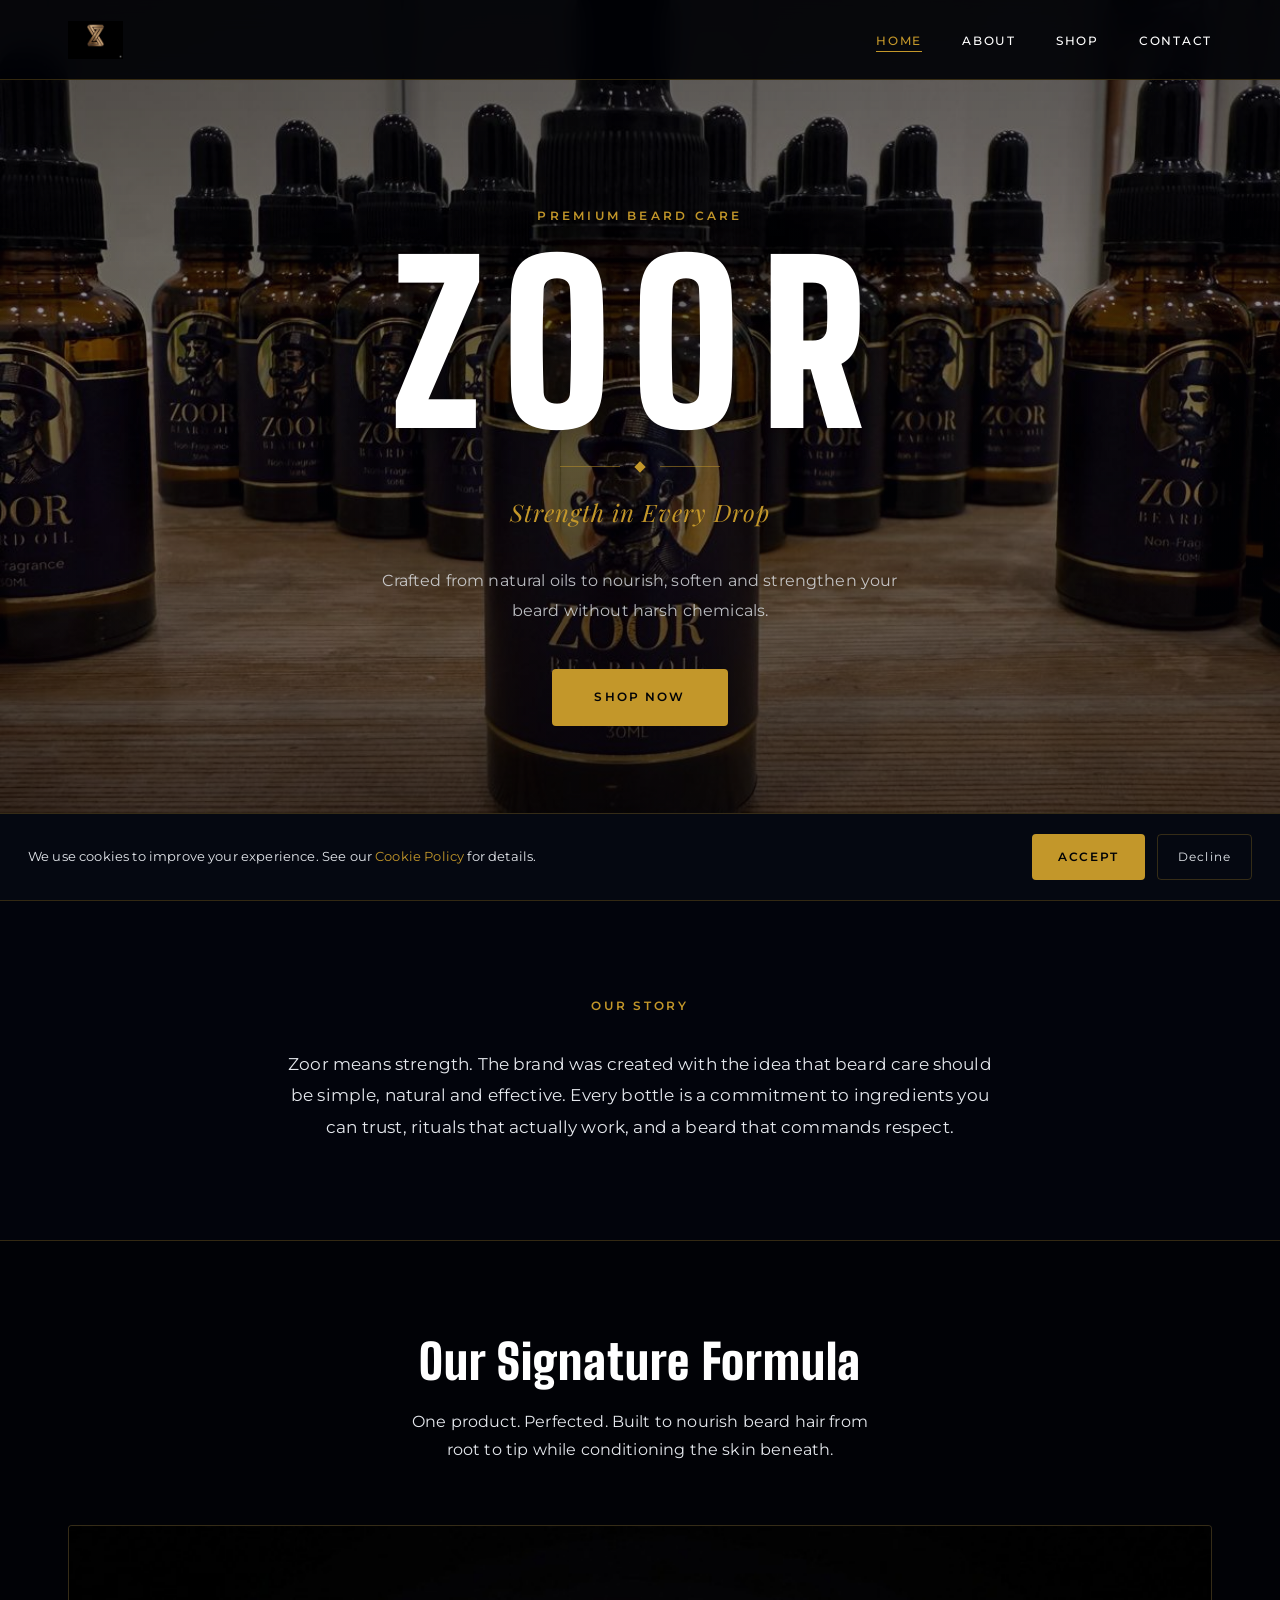
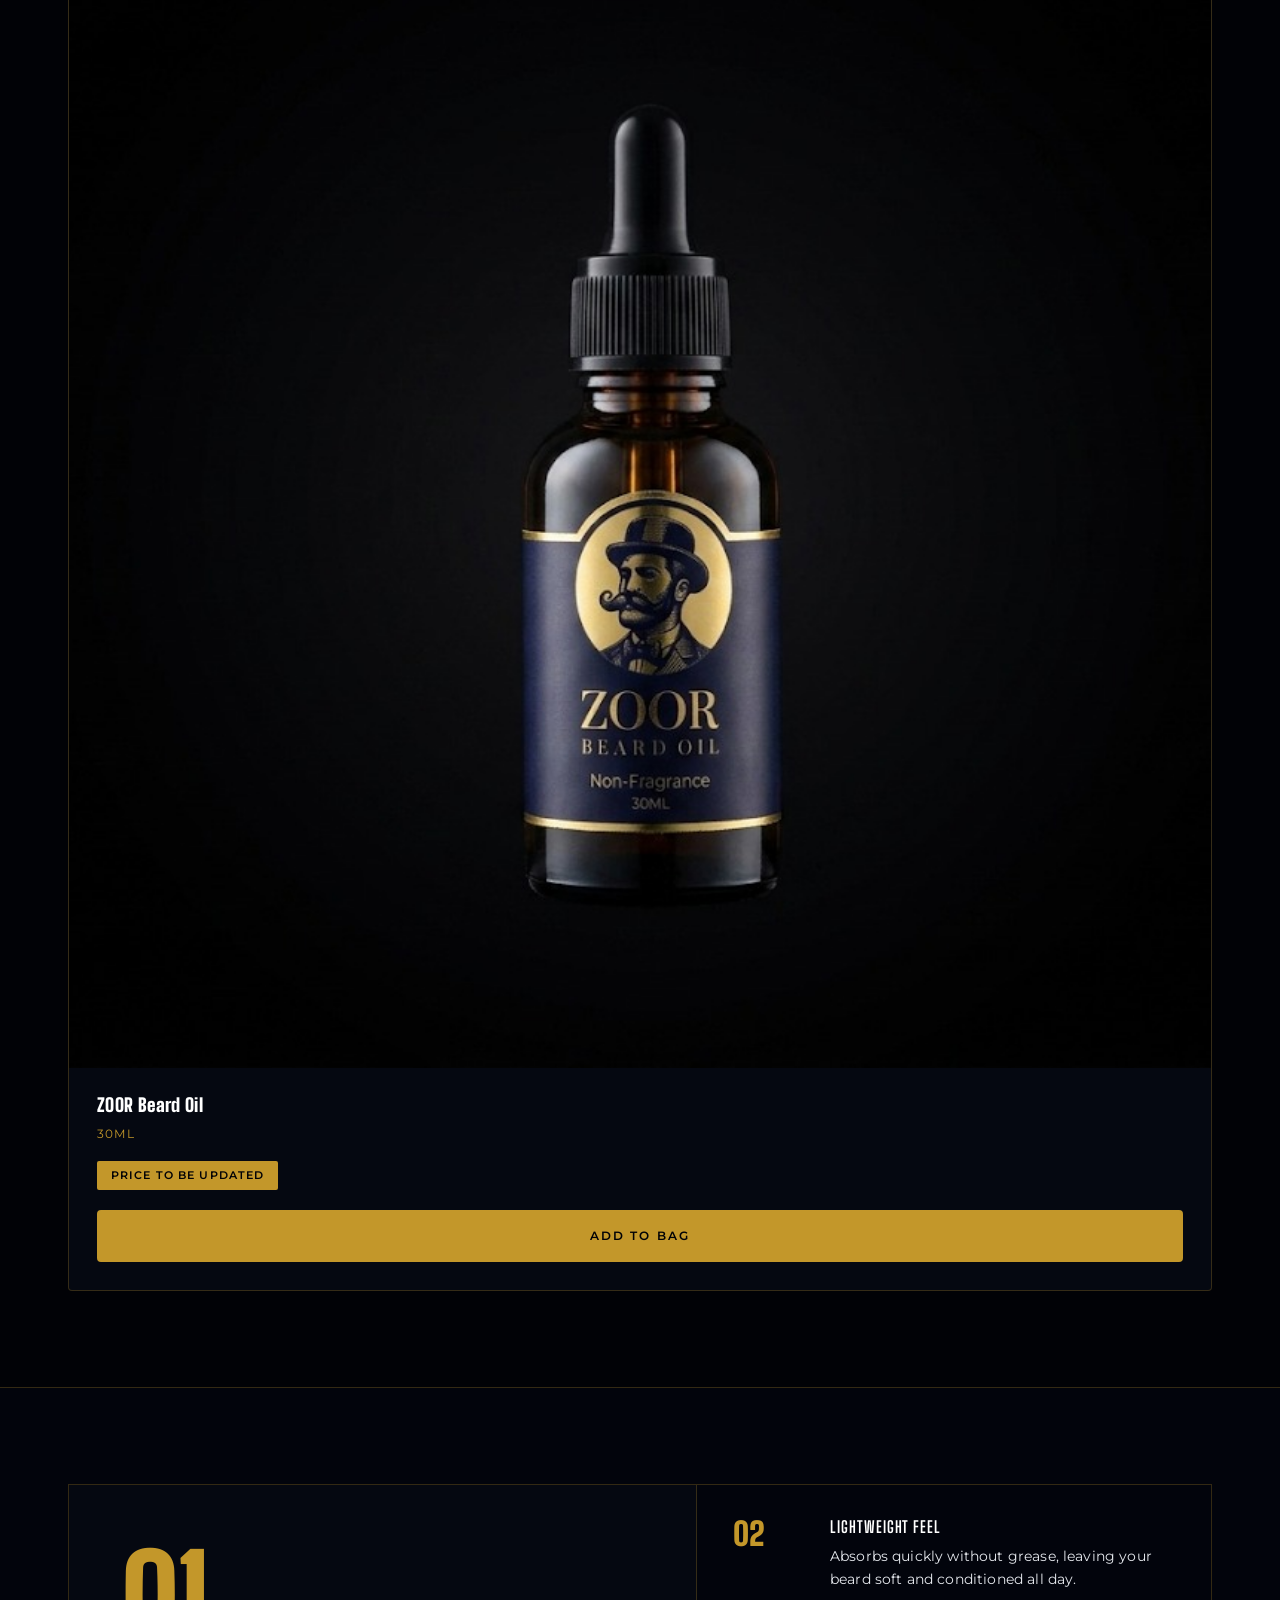
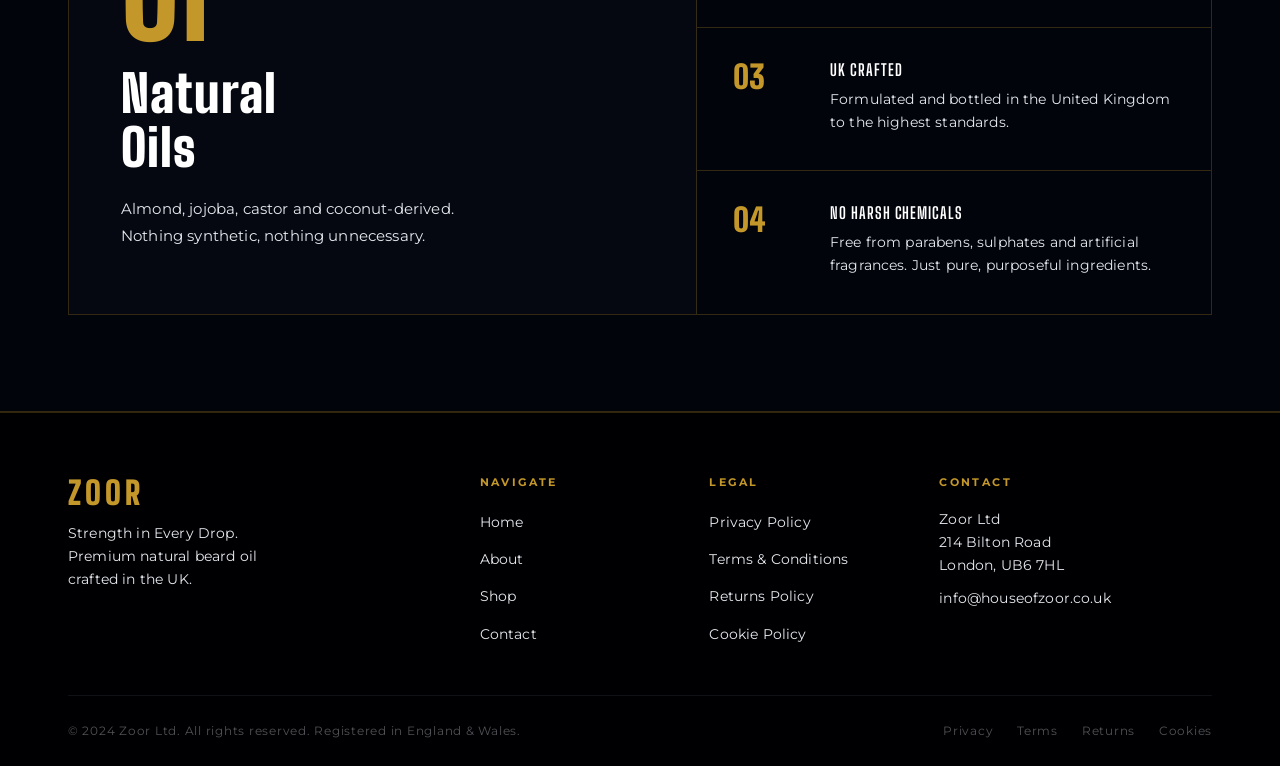
==== index.html @ edde6bfa "Replace placeholder images with real brand assets - Navbar logo swapped from text to logo zoor new.j" ====
<!DOCTYPE html>
<html lang="en">
<head>
  <meta charset="UTF-8" />
  <meta name="viewport" content="width=device-width, initial-scale=1.0" />
  <title>ZOOR – Strength in Every Drop | Premium Beard Oil</title>
  <meta name="description" content="Crafted from natural oils to nourish, soften and strengthen your beard without harsh chemicals. ZOOR – Strength in Every Drop." />
  <link rel="preconnect" href="https://fonts.googleapis.com" />
  <link rel="preconnect" href="https://fonts.gstatic.com" crossorigin />
  <link href="https://fonts.googleapis.com/css2?family=Big+Shoulders+Display:wght@700;900&family=Montserrat:wght@400;500;600;700&family=Playfair+Display:ital,wght@0,400;0,700;1,400&display=swap" rel="stylesheet" />
  <link rel="stylesheet" href="css/styles.css" />
</head>
<body>

  <!-- NAVBAR -->
  <nav class="navbar" id="navbar">
    <div class="nav-container">
      <a href="index.html" class="nav-logo"><img src="logo%20zoor%20new.jpeg" alt="ZOOR" /></a>
      <button class="nav-toggle" id="navToggle" aria-label="Toggle navigation" aria-expanded="false">
        <span></span><span></span><span></span>
      </button>
      <ul class="nav-menu" id="navMenu">
        <li><a href="index.html" class="nav-link">Home</a></li>
        <li><a href="about.html" class="nav-link">About</a></li>
        <li><a href="shop.html" class="nav-link">Shop</a></li>
        <li><a href="contact.html" class="nav-link">Contact</a></li>
      </ul>
    </div>
  </nav>

  <main>

  <!-- HERO -->
  <section class="hero" aria-label="Hero">
    <div class="hero-bg" style="background-image: url('hero%20pic%20zoor.jpeg'); background-position: center center;"></div>
    <div class="hero-overlay"></div>
    <div class="hero-content">
      <p class="hero-eyebrow">Premium Beard Care</p>
      <h1 class="hero-title">ZOOR</h1>
      <div class="divider">
        <span class="divider-line"></span>
        <span class="divider-diamond"></span>
        <span class="divider-line"></span>
      </div>
      <p class="hero-slogan">Strength in Every Drop</p>
      <p class="hero-desc">Crafted from natural oils to nourish, soften and strengthen your beard without harsh chemicals.</p>
      <a href="shop.html" class="btn btn-primary">Shop Now</a>
    </div>
  </section>

  <!-- BRAND INTRO -->
  <section class="brand-intro section">
    <div class="container">
      <div class="brand-intro-inner fade-up">
        <span class="eyebrow">Our Story</span>
        <p class="brand-statement">Zoor means strength. The brand was created with the idea that beard care should be simple, natural and effective. Every bottle is a commitment to ingredients you can trust, rituals that actually work, and a beard that commands respect.</p>
      </div>
    </div>
  </section>

  <!-- FEATURED PRODUCTS -->
  <section class="featured-products section">
    <div class="container">
      <div class="section-header fade-up">
        <h2>Our Signature Formula</h2>
        <p style="margin-top: 20px;">One product. Perfected. Built to nourish beard hair from root to tip while conditioning the skin beneath.</p>
      </div>
      <div class="products-grid">
        <div class="product-card fade-up">
          <div class="product-card-img">
            <img src="product%20zoor.jpeg" alt="ZOOR Beard Oil – 30ml" loading="lazy" />
          </div>
          <div class="product-card-body">
            <h3>ZOOR Beard Oil</h3>
            <span class="product-size">30ml</span>
            <div class="price-placeholder">Price to be updated</div>
            <a href="shop.html" class="btn btn-primary js-add-bag" style="display:block; text-align:center;">Add to Bag</a>
          </div>
        </div>
      </div>
    </div>
  </section>

  <!-- WHY ZOOR -->
  <section class="why-zoor section">
    <div class="container">
      <div class="why-zoor-grid">
        <div class="why-zoor-feature fade-up">
          <span class="why-num" aria-hidden="true">01</span>
          <h3>Natural<br>Oils</h3>
          <p>Almond, jojoba, castor and coconut-derived. Nothing synthetic, nothing unnecessary.</p>
        </div>
        <div class="why-zoor-secondary">
          <div class="why-zoor-item fade-up">
            <span class="why-num" aria-hidden="true">02</span>
            <div class="why-item-body">
              <h4>Lightweight Feel</h4>
              <p>Absorbs quickly without grease, leaving your beard soft and conditioned all day.</p>
            </div>
          </div>
          <div class="why-zoor-item fade-up">
            <span class="why-num" aria-hidden="true">03</span>
            <div class="why-item-body">
              <h4>UK Crafted</h4>
              <p>Formulated and bottled in the United Kingdom to the highest standards.</p>
            </div>
          </div>
          <div class="why-zoor-item fade-up">
            <span class="why-num" aria-hidden="true">04</span>
            <div class="why-item-body">
              <h4>No Harsh Chemicals</h4>
              <p>Free from parabens, sulphates and artificial fragrances. Just pure, purposeful ingredients.</p>
            </div>
          </div>
        </div>
      </div>
    </div>
  </section>

  </main>

  <!-- FOOTER -->
  <footer class="footer">
    <div class="container">
      <div class="footer-grid">
        <div class="footer-brand">
          <h3 class="footer-logo">ZOOR</h3>
          <p>Strength in Every Drop. Premium natural beard oil crafted in the UK.</p>
        </div>
        <div class="footer-col">
          <h4>Navigate</h4>
          <ul>
            <li><a href="index.html">Home</a></li>
            <li><a href="about.html">About</a></li>
            <li><a href="shop.html">Shop</a></li>
            <li><a href="contact.html">Contact</a></li>
          </ul>
        </div>
        <div class="footer-col">
          <h4>Legal</h4>
          <ul>
            <li><a href="privacy-policy.html">Privacy Policy</a></li>
            <li><a href="terms-conditions.html">Terms &amp; Conditions</a></li>
            <li><a href="returns-policy.html">Returns Policy</a></li>
            <li><a href="cookie-policy.html">Cookie Policy</a></li>
          </ul>
        </div>
        <div class="footer-col">
          <h4>Contact</h4>
          <div class="footer-contact-info">
            <p>Zoor Ltd<br />214 Bilton Road<br />London, UB6 7HL</p>
            <a href="mailto:info@houseofzoor.co.uk" style="display:block; margin-top: 10px;">info@houseofzoor.co.uk</a>
          </div>
        </div>
      </div>
      <div class="footer-bottom">
        <p>&copy; 2024 Zoor Ltd. All rights reserved. Registered in England &amp; Wales.</p>
        <div class="footer-legal-links">
          <a href="privacy-policy.html">Privacy</a>
          <a href="terms-conditions.html">Terms</a>
          <a href="returns-policy.html">Returns</a>
          <a href="cookie-policy.html">Cookies</a>
        </div>
      </div>
    </div>
  </footer>

  <!-- COOKIE BANNER -->
  <div class="cookie-banner" id="cookieBanner" role="region" aria-label="Cookie consent">
    <p>We use cookies to improve your experience. See our <a href="cookie-policy.html">Cookie Policy</a> for details.</p>
    <div class="cookie-actions">
      <button class="btn btn-primary cookie-accept" id="cookieAccept">Accept</button>
      <button class="cookie-decline" id="cookieDecline">Decline</button>
    </div>
  </div>

  <!-- TOAST -->
  <div class="toast" id="toast" role="status" aria-live="polite">
    <span class="toast-dot"></span>
    <p>Added to your bag</p>
  </div>

  <!-- FLOATING SHOP BUTTON -->
  <a href="shop.html" class="floating-shop-btn" aria-label="Shop Now">Shop Now</a>

  <script src="js/main.js"></script>
</body>
</html>
---- css/styles.css ----
/* ============================================================
   ZOOR – PREMIUM BEARD OIL
   Colour: #0a0e1a (navy) | #C49A2B (gold) | #FFFFFF / #E8EAF0 (white)
   Fonts : Big Shoulders Display (headings) | Montserrat (body)
   ============================================================ */

/* ── RESET & ROOT ─────────────────────────────────────────── */
*, *::before, *::after { margin: 0; padding: 0; box-sizing: border-box; }

:root {
  --black:       oklch(8% 0.022 265);
  --black-soft:  oklch(11% 0.022 265);
  --black-card:  oklch(13.5% 0.022 265);
  --black-mid:   oklch(18% 0.022 265);
  --gold:        oklch(70% 0.13 85);
  --gold-light:  oklch(73% 0.14 84);
  --gold-dim:    oklch(70% 0.13 85 / 0.15);
  --cream:       oklch(100% 0 0);
  --cream-muted: oklch(93% 0.008 265);
  --cream-dim:   oklch(93% 0.008 265 / 0.10);
  --border:      oklch(70% 0.13 85 / 0.25);
  --font-display:'Big Shoulders Display', Impact, sans-serif;
  --font-serif:  'Playfair Display', Georgia, serif;
  --font-sans:   'Montserrat', 'Helvetica Neue', sans-serif;
  --nav-h:       80px;
  --ease:        cubic-bezier(0.16, 1, 0.3, 1);
  --ease-fast:   cubic-bezier(0.25, 1, 0.5, 1);
  --radius:      4px;
  --max-w:       1200px;
  /* Alpha tokens */
  --black-a40:   oklch(8% 0.022 265 / 0.40);
  --black-a55:   oklch(8% 0.022 265 / 0.55);
  --black-a75:   oklch(8% 0.022 265 / 0.75);
  --black-a78:   oklch(8% 0.022 265 / 0.78);
  --black-a92:   oklch(8% 0.022 265 / 0.92);
  --black-a98:   oklch(8% 0.022 265 / 0.98);
  --cream-a07:   oklch(93% 0.008 265 / 0.07);
  --cream-a30:   oklch(93% 0.008 265 / 0.30);
  --cream-a35:   oklch(93% 0.008 265 / 0.35);
  --cream-a40:   oklch(93% 0.008 265 / 0.40);
  --cream-a75:   oklch(93% 0.008 265 / 0.75);
  --cream-a80:   oklch(93% 0.008 265 / 0.80);
}

html { scroll-behavior: smooth; font-size: 16px; }

body {
  background-color: var(--black);
  color: var(--cream);
  font-family: var(--font-sans);
  font-weight: 400;
  line-height: 1.7;
  letter-spacing: 0.01em;
  font-kerning: normal;
  -webkit-font-smoothing: antialiased;
}

img { display: block; max-width: 100%; height: auto; }
a { color: inherit; text-decoration: none; }
ul { list-style: none; }
button { cursor: pointer; border: none; background: none; font-family: inherit; }

/* ── TYPOGRAPHY ───────────────────────────────────────────── */
h1, h2, h3, h4, h5 {
  font-family: var(--font-display);
  font-weight: 900;
  line-height: 1.05;
  color: var(--cream);
}

h1, h2, h3 { text-wrap: balance; }

h1 { font-size: clamp(3rem, 8vw, 7rem); letter-spacing: 0.04em; }
h2 { font-size: clamp(2rem, 4vw, 3rem); letter-spacing: 0.02em; }
h3 { font-size: clamp(1.4rem, 2.5vw, 2rem); letter-spacing: 0.02em; }
h4 { font-size: 0.72rem; letter-spacing: 0.16em; text-transform: uppercase; }
h5 { font-size: 0.9rem; letter-spacing: 0.12em; text-transform: uppercase; }

p { font-size: 1rem; color: var(--cream-muted); line-height: 1.8; }

.gold-text  { color: var(--gold); }
.cream-text { color: var(--cream); }

/* ── LAYOUT ───────────────────────────────────────────────── */
.container {
  max-width: var(--max-w);
  margin: 0 auto;
  padding: 0 28px;
}

.section { padding: 96px 0; }
.section-sm { padding: 60px 0; }

.text-center { text-align: center; }

.divider {
  display: flex;
  align-items: center;
  gap: 16px;
  margin: 20px auto;
  width: fit-content;
}

.divider-line {
  width: 60px;
  height: 1px;
  background: var(--gold);
  opacity: 0.5;
}

.divider-diamond {
  width: 8px;
  height: 8px;
  background: var(--gold);
  transform: rotate(45deg);
  flex-shrink: 0;
}

/* ── NAVBAR ───────────────────────────────────────────────── */
.navbar {
  position: fixed;
  top: 0;
  left: 0;
  right: 0;
  height: var(--nav-h);
  z-index: 1000;
  background: var(--black-a92);
  backdrop-filter: blur(12px);
  -webkit-backdrop-filter: blur(12px);
  border-bottom: 1px solid var(--border);
  transition: background 0.3s var(--ease), box-shadow 0.3s var(--ease);
}

.navbar.scrolled {
  background: var(--black-a98);
  box-shadow: 0 4px 40px rgba(0,0,0,0.5);
}

.nav-container {
  max-width: var(--max-w);
  margin: 0 auto;
  padding: 0 28px;
  height: 100%;
  display: flex;
  align-items: center;
  justify-content: space-between;
}

.nav-logo {
  display: flex;
  align-items: center;
  transition: opacity 0.2s;
}

.nav-logo img {
  height: 38px;
  width: auto;
  display: block;
}

.nav-logo:hover { opacity: 0.85; }

.nav-menu {
  display: flex;
  align-items: center;
  gap: 40px;
}

.nav-link {
  font-size: 0.78rem;
  font-weight: 500;
  letter-spacing: 0.14em;
  text-transform: uppercase;
  color: var(--cream);
  position: relative;
  padding-bottom: 4px;
  transition: color 0.2s;
}

.nav-link::after {
  content: '';
  position: absolute;
  bottom: 0;
  left: 0;
  width: 0;
  height: 1px;
  background: var(--gold);
  transition: width 0.3s var(--ease);
}

.nav-link:hover,
.nav-link.active { color: var(--gold); }

.nav-link:hover::after,
.nav-link.active::after { width: 100%; }

.nav-toggle {
  display: none;
  flex-direction: column;
  gap: 5px;
  padding: 11px 9px;
  z-index: 1100;
}

.nav-toggle span {
  display: block;
  width: 26px;
  height: 2px;
  background: var(--cream);
  border-radius: 2px;
  transition: transform 0.3s var(--ease), opacity 0.3s, background 0.3s;
}

.nav-toggle.open span:nth-child(1) { transform: translateY(7px) rotate(45deg); }
.nav-toggle.open span:nth-child(2) { opacity: 0; }
.nav-toggle.open span:nth-child(3) { transform: translateY(-7px) rotate(-45deg); }

/* ── HERO (Homepage) ──────────────────────────────────────── */
.hero {
  position: relative;
  min-height: 100vh;
  display: flex;
  align-items: center;
  justify-content: center;
  overflow: hidden;
  text-align: center;
}

.hero-bg {
  position: absolute;
  inset: 0;
  background-size: cover;
  background-position: center top;
  background-repeat: no-repeat;
  transform: scale(1.04);
  transition: transform 8s linear;
  will-change: transform;
}

.hero.loaded .hero-bg { transform: scale(1); }

.hero-overlay {
  position: absolute;
  inset: 0;
  background: linear-gradient(
    to bottom,
    var(--black-a55) 0%,
    var(--black-a40) 40%,
    var(--black-a75) 100%
  );
}

.hero-content {
  position: relative;
  z-index: 2;
  padding: 120px 28px 80px;
  max-width: 820px;
}

.hero-eyebrow {
  font-size: 0.72rem;
  letter-spacing: 0.28em;
  text-transform: uppercase;
  color: var(--gold);
  font-weight: 600;
  margin-bottom: 20px;
  font-family: var(--font-sans);
  animation: hero-enter 0.65s var(--ease) 0.1s both;
}

.hero-title {
  font-size: clamp(5.5rem, 17vw, 14rem);
  letter-spacing: 0.1em;
  color: var(--cream);
  text-shadow: 0 4px 40px rgba(0,0,0,0.5);
  margin-bottom: 0;
  line-height: 0.9;
  font-weight: 900;
  animation: hero-enter-title 0.85s var(--ease) 0.28s both;
}

.hero-slogan {
  font-family: var(--font-serif);
  font-size: clamp(1.1rem, 2.5vw, 1.5rem);
  font-style: italic;
  color: var(--gold);
  margin: 18px 0 32px;
  letter-spacing: 0.04em;
  font-weight: 400;
  animation: hero-enter 0.65s var(--ease) 0.5s both;
}

.hero-desc {
  font-size: 1rem;
  color: var(--cream-a80);
  max-width: 520px;
  margin: 0 auto 44px;
  line-height: 1.85;
  animation: hero-enter 0.65s var(--ease) 0.62s both;
}

.hero .divider { animation: hero-enter 0.6s var(--ease) 0.45s both; }
.hero-content .btn { animation: hero-enter 0.65s var(--ease) 0.82s both; }

/* ── PAGE HERO (internal pages) ───────────────────────────── */
.page-hero {
  position: relative;
  padding: calc(var(--nav-h) + 70px) 0 70px;
  text-align: center;
  overflow: hidden;
}

.page-hero-bg {
  position: absolute;
  inset: 0;
  background-size: cover;
  background-position: center;
}

.page-hero-overlay {
  position: absolute;
  inset: 0;
  background: var(--black-a78);
}

.page-hero-content {
  position: relative;
  z-index: 2;
  animation: hero-enter 0.7s var(--ease) 0.15s both;
}

.page-hero h1 {
  font-size: clamp(2.5rem, 6vw, 4.5rem);
  letter-spacing: 0.08em;
}

/* ── BUTTONS ──────────────────────────────────────────────── */
.btn {
  display: inline-block;
  font-family: var(--font-sans);
  font-size: 0.75rem;
  font-weight: 600;
  letter-spacing: 0.18em;
  text-transform: uppercase;
  padding: 16px 40px;
  border-radius: var(--radius);
  transition: background 0.25s var(--ease), border-color 0.25s var(--ease), color 0.25s var(--ease), transform 0.25s var(--ease), box-shadow 0.25s var(--ease);
  position: relative;
  overflow: hidden;
}

.btn-primary {
  background: var(--gold);
  color: var(--black);
  border: 2px solid var(--gold);
}

.btn-primary:hover {
  background: var(--gold-light);
  border-color: var(--gold-light);
  transform: translateY(-2px);
  box-shadow: 0 8px 30px rgba(196,154,43,0.35);
}

.btn-outline {
  background: transparent;
  color: var(--cream);
  border: 2px solid var(--cream-a40);
}

.btn-outline:hover {
  border-color: var(--gold);
  color: var(--gold);
  transform: translateY(-2px);
}

.btn-gold-outline {
  background: transparent;
  color: var(--gold);
  border: 2px solid var(--gold);
}

.btn-gold-outline:hover {
  background: var(--gold);
  color: var(--black);
  transform: translateY(-2px);
  box-shadow: 0 8px 30px rgba(196,154,43,0.3);
}

.btn-primary:active,
.btn-outline:active,
.btn-gold-outline:active {
  transform: translateY(1px);
  transition-duration: 0.08s;
}

.btn-primary.js-submitted {
  background: oklch(45% 0.12 148);
  border-color: oklch(45% 0.12 148);
}

/* ── FOCUS VISIBLE ────────────────────────────────────────── */
:focus-visible {
  outline: 2px solid var(--gold);
  outline-offset: 3px;
  border-radius: var(--radius);
}

.form-group input:focus-visible,
.form-group textarea:focus-visible {
  outline: none;
}

/* ── BREADCRUMB ───────────────────────────────────────────── */
.breadcrumb-link {
  color: var(--cream-muted);
  transition: color 0.2s;
}
.breadcrumb-link:hover { color: var(--gold); }

/* ── BRAND INTRO (Homepage) ───────────────────────────────── */
.brand-intro {
  background: var(--black-soft);
  border-top: 1px solid var(--border);
  border-bottom: 1px solid var(--border);
}

.brand-intro-inner {
  max-width: 720px;
  margin: 0 auto;
  text-align: center;
}

.brand-intro-inner .eyebrow {
  font-size: 0.72rem;
  letter-spacing: 0.24em;
  text-transform: uppercase;
  color: var(--gold);
  font-weight: 600;
  margin-bottom: 24px;
  display: block;
}

.brand-intro-inner p {
  font-size: 1.05rem;
  color: var(--cream-muted);
  line-height: 1.9;
  max-width: 68ch;
  margin-left: auto;
  margin-right: auto;
  text-wrap: pretty;
}

.brand-statement {
  font-size: clamp(1.1rem, 2.2vw, 1.4rem);
  color: var(--cream);
  line-height: 1.85;
  margin-top: 32px;
  max-width: 68ch;
  margin-left: auto;
  margin-right: auto;
  text-wrap: pretty;
}

/* ── FEATURED PRODUCTS (Homepage) ────────────────────────── */
.featured-products { background: var(--black); }

.section-header {
  text-align: center;
  margin-bottom: 60px;
}

.section-header h2 { margin-bottom: 14px; }
.section-header p { max-width: 480px; margin: 0 auto; }

.products-grid {
  display: grid;
  grid-template-columns: repeat(auto-fit, minmax(280px, 1fr));
  gap: 32px;
}

.product-card {
  background: var(--black-card);
  border: 1px solid var(--border);
  border-radius: var(--radius);
  overflow: hidden;
  transition: transform 0.3s var(--ease), box-shadow 0.3s var(--ease), border-color 0.3s;
}

.product-card:hover {
  transform: translateY(-6px);
  box-shadow: 0 20px 60px rgba(0,0,0,0.4);
  border-color: var(--gold);
}

.product-card-img {
  aspect-ratio: 1 / 1;
  overflow: hidden;
}

.product-card-img img {
  width: 100%;
  height: 100%;
  object-fit: cover;
  transition: transform 0.5s var(--ease);
}

.product-card:hover .product-card-img img { transform: scale(1.05); }

.product-card-body {
  padding: 28px;
}

.product-card-body h3 {
  font-size: 1.15rem;
  margin-bottom: 8px;
}

.product-card-body .product-size {
  font-size: 0.75rem;
  letter-spacing: 0.1em;
  text-transform: uppercase;
  color: var(--gold);
  margin-bottom: 16px;
  display: block;
}

.price-placeholder {
  display: inline-block;
  font-size: 0.7rem;
  font-weight: 600;
  letter-spacing: 0.1em;
  color: var(--black);
  background: var(--gold);
  padding: 5px 14px;
  border-radius: 2px;
  text-transform: uppercase;
  margin-bottom: 20px;
}

.product-card-body .btn { width: 100%; text-align: center; padding: 14px 20px; }

/* ── WHY ZOOR (Asymmetric benefits) ──────────────────────── */
.why-zoor {
  background: var(--black-soft);
  border-top: 1px solid var(--border);
  border-bottom: 1px solid var(--border);
}

.why-zoor-grid {
  display: grid;
  grid-template-columns: 55% 45%;
  border: 1px solid var(--border);
}

.why-zoor-feature {
  background: var(--black-card);
  border-right: 1px solid var(--border);
  padding: 64px 52px;
  display: flex;
  flex-direction: column;
  justify-content: space-between;
  min-height: 320px;
}

.why-zoor-feature .why-num {
  font-family: var(--font-display);
  font-size: clamp(4.5rem, 9vw, 8rem);
  font-weight: 900;
  color: var(--gold);
  line-height: 0.85;
  letter-spacing: -0.02em;
  display: block;
  margin-bottom: 20px;
}

.why-zoor-feature h3 {
  font-size: clamp(2rem, 4vw, 3.2rem);
  letter-spacing: 0.02em;
  line-height: 1.05;
  margin-bottom: 20px;
}

.why-zoor-feature > p {
  font-size: 0.95rem;
  color: var(--cream-muted);
  max-width: 360px;
  line-height: 1.8;
}

.why-zoor-secondary {
  display: flex;
  flex-direction: column;
}

.why-zoor-item {
  display: flex;
  gap: 20px;
  align-items: flex-start;
  padding: 32px 36px;
  flex: 1;
  border-bottom: 1px solid var(--border);
}

.why-zoor-item:last-child { border-bottom: none; }

.why-zoor-item .why-num {
  font-family: var(--font-display);
  font-size: 2rem;
  font-weight: 900;
  color: var(--gold);
  line-height: 1.1;
  flex-shrink: 0;
  width: 2.4em;
  letter-spacing: -0.01em;
}

.why-item-body h4 {
  font-family: var(--font-display);
  font-size: 1rem;
  font-weight: 700;
  letter-spacing: 0.06em;
  text-transform: uppercase;
  color: var(--cream);
  margin-bottom: 8px;
  line-height: 1.2;
}

.why-item-body p {
  font-size: 0.85rem;
  color: var(--cream-muted);
  line-height: 1.75;
}

/* ── PRODUCT PAGE ─────────────────────────────────────────── */
.product-page { padding-top: calc(var(--nav-h) + 60px); padding-bottom: 80px; }

.product-layout {
  display: grid;
  grid-template-columns: 1fr 1fr;
  gap: 64px;
  align-items: start;
}

.product-image-main {
  position: sticky;
  top: calc(var(--nav-h) + 24px);
  border-radius: var(--radius);
  overflow: hidden;
  border: 1px solid var(--border);
  aspect-ratio: 1 / 1;
}

.product-image-main img {
  width: 100%;
  height: 100%;
  object-fit: cover;
}

.product-details { padding: 8px 0; }

.product-details .eyebrow {
  font-size: 0.72rem;
  letter-spacing: 0.22em;
  text-transform: uppercase;
  color: var(--gold);
  font-weight: 600;
  margin-bottom: 16px;
  display: block;
}

.product-details h1 {
  font-size: clamp(2rem, 4vw, 2.8rem);
  margin-bottom: 8px;
}

.product-details .product-volume {
  font-size: 0.85rem;
  letter-spacing: 0.1em;
  text-transform: uppercase;
  color: var(--cream-muted);
  margin-bottom: 24px;
  display: block;
}

.product-price-wrapper { margin-bottom: 32px; }

.product-price-placeholder {
  display: inline-block;
  font-size: 0.72rem;
  font-weight: 700;
  letter-spacing: 0.12em;
  color: var(--black);
  background: var(--gold);
  padding: 8px 20px;
  border-radius: var(--radius);
  text-transform: uppercase;
}

.product-desc {
  font-size: 0.95rem;
  color: var(--cream-muted);
  line-height: 1.85;
  margin-bottom: 32px;
  border-top: 1px solid var(--border);
  border-bottom: 1px solid var(--border);
  padding: 24px 0;
}

.product-add-bag {
  width: 100%;
  padding: 18px;
  font-size: 0.8rem;
  letter-spacing: 0.2em;
  margin-bottom: 40px;
}

.product-meta { margin-top: 8px; }

.product-meta-section { margin-bottom: 28px; }

.product-meta-section h4 {
  font-size: 0.72rem;
  letter-spacing: 0.2em;
  text-transform: uppercase;
  color: var(--gold);
  margin-bottom: 12px;
  font-family: var(--font-sans);
  font-weight: 700;
}

.product-meta-section p,
.product-meta-section li {
  font-size: 0.9rem;
  color: var(--cream-muted);
  line-height: 1.8;
}

.ingredients-list { padding-left: 0; }

.ingredients-list li {
  padding: 6px 0;
  border-bottom: 1px solid var(--cream-a07);
  font-family: var(--font-sans);
  font-size: 0.85rem;
  color: var(--cream-muted);
}

.ingredients-list li:last-child { border-bottom: none; }

.warning-box {
  background: rgba(196,154,43,0.06);
  border: 1px solid rgba(196,154,43,0.2);
  border-radius: var(--radius);
  padding: 16px 20px;
}

.warning-box p { font-size: 0.82rem; }

/* ── ABOUT PAGE ───────────────────────────────────────────── */
.about-section {
  padding: 80px 0;
  border-bottom: 1px solid var(--border);
}

.about-section:last-of-type { border-bottom: none; }

.about-section-inner {
  max-width: 780px;
  margin: 0 auto;
  text-align: center;
}

.about-section-inner h2 { margin-bottom: 24px; }

.about-section-inner p {
  max-width: 68ch;
  margin-left: auto;
  margin-right: auto;
  text-wrap: pretty;
}

.about-meaning {
  background: var(--black-soft);
}

.about-meaning .arabic-word {
  font-size: clamp(3rem, 8vw, 6rem);
  font-family: var(--font-serif);
  color: var(--gold);
  display: block;
  letter-spacing: 0.05em;
  margin-bottom: 8px;
}

.about-meaning .transliteration {
  font-size: 1rem;
  letter-spacing: 0.2em;
  text-transform: uppercase;
  color: var(--cream-muted);
  font-weight: 500;
  display: block;
  margin-bottom: 32px;
}

.placeholder-box {
  background: var(--black-mid);
  border: 1px dashed rgba(196,154,43,0.35);
  border-radius: var(--radius);
  padding: 28px 32px;
  margin: 24px 0;
  color: var(--gold);
  font-size: 0.78rem;
  letter-spacing: 0.12em;
  text-transform: uppercase;
  font-weight: 600;
  text-align: center;
}

.about-image-full {
  width: 100%;
  max-height: 520px;
  object-fit: cover;
  border-radius: var(--radius);
  border: 1px solid var(--border);
  margin: 0 auto;
}

.about-two-col {
  display: grid;
  grid-template-columns: 1fr 1fr;
  gap: 64px;
  align-items: center;
}

/* ── CONTACT PAGE ─────────────────────────────────────────── */
.contact-grid {
  display: grid;
  grid-template-columns: 1fr 1fr;
  gap: 64px;
  align-items: start;
}

.contact-info h3 { margin-bottom: 28px; }

.contact-info-item {
  display: flex;
  flex-direction: column;
  margin-bottom: 24px;
}

.contact-info-item .label {
  font-size: 0.7rem;
  letter-spacing: 0.2em;
  text-transform: uppercase;
  color: var(--gold);
  font-weight: 700;
  margin-bottom: 6px;
}

.contact-info-item .value {
  font-size: 0.95rem;
  color: var(--cream-muted);
  line-height: 1.7;
}

.contact-info-item a:hover { color: var(--gold); }

/* ── FORM ─────────────────────────────────────────────────── */
.form-group { margin-bottom: 24px; }

.form-group label {
  display: block;
  font-size: 0.72rem;
  letter-spacing: 0.16em;
  text-transform: uppercase;
  color: var(--gold);
  font-weight: 600;
  margin-bottom: 8px;
}

.form-group input,
.form-group textarea {
  width: 100%;
  background: var(--black-card);
  border: 1px solid var(--border);
  border-radius: var(--radius);
  padding: 14px 18px;
  color: var(--cream);
  font-family: var(--font-sans);
  font-size: 0.9rem;
  transition: border-color 0.2s, box-shadow 0.2s;
  outline: none;
}

.form-group textarea {
  min-height: 140px;
  resize: vertical;
}

.form-group input:focus,
.form-group textarea:focus {
  border-color: var(--gold);
  box-shadow: 0 0 0 3px rgba(196,154,43,0.1);
}

.form-group input::placeholder,
.form-group textarea::placeholder { color: var(--cream-a30); }

.form-submit { width: 100%; padding: 16px; font-size: 0.8rem; letter-spacing: 0.18em; }

/* ── LEGAL PAGES ──────────────────────────────────────────── */
.legal-content {
  max-width: 820px;
  margin: 0 auto;
  padding: calc(var(--nav-h) + 60px) 28px 80px;
}

.legal-content h1 {
  font-size: clamp(2rem, 5vw, 3.5rem);
  margin-bottom: 8px;
}

.legal-meta {
  font-size: 0.8rem;
  color: var(--cream-muted);
  letter-spacing: 0.08em;
  margin-bottom: 48px;
  border-bottom: 1px solid var(--border);
  padding-bottom: 24px;
}

.legal-content h2 {
  font-size: 1.4rem;
  margin: 48px 0 16px;
  color: var(--cream);
}

.legal-content h3 {
  font-size: 1.05rem;
  margin: 28px 0 12px;
  color: var(--gold);
}

.legal-content p {
  margin-bottom: 16px;
  font-size: 0.95rem;
  color: var(--cream-a75);
  text-wrap: pretty;
}

.legal-content ul, .legal-content ol {
  padding-left: 20px;
  margin-bottom: 20px;
}

.legal-content ul { list-style: disc; }
.legal-content ol { list-style: decimal; }

.legal-content li {
  font-size: 0.95rem;
  color: var(--cream-a75);
  margin-bottom: 8px;
  line-height: 1.75;
}

.legal-content a { color: var(--gold); }
.legal-content a:hover { text-decoration: underline; }

/* ── FOOTER ───────────────────────────────────────────────── */
.footer {
  background: oklch(5.5% 0.02 265);
  border-top: 1px solid var(--border);
  padding: 64px 0 0;
}

.footer-grid {
  display: grid;
  grid-template-columns: 2fr 1fr 1fr 1.5fr;
  gap: 48px;
  margin-bottom: 48px;
}

.footer-logo {
  font-family: var(--font-display);
  font-size: 2rem;
  font-weight: 900;
  letter-spacing: 0.12em;
  color: var(--gold);
  margin-bottom: 12px;
}

.footer-brand p {
  font-size: 0.85rem;
  color: var(--cream-muted);
  line-height: 1.7;
  max-width: 240px;
}

.footer-col h4 {
  font-size: 0.68rem;
  letter-spacing: 0.22em;
  text-transform: uppercase;
  color: var(--gold);
  font-family: var(--font-sans);
  font-weight: 700;
  margin-bottom: 20px;
}

.footer-col ul { display: flex; flex-direction: column; gap: 10px; }

.footer-col ul li a {
  font-size: 0.85rem;
  color: var(--cream-muted);
  transition: color 0.2s;
}

.footer-col ul li a:hover { color: var(--cream); }

.footer-contact-info p,
.footer-contact-info a {
  font-size: 0.85rem;
  color: var(--cream-muted);
  line-height: 1.7;
  transition: color 0.2s;
}

.footer-contact-info a:hover { color: var(--gold); }

.footer-bottom {
  border-top: 1px solid var(--cream-a07);
  padding: 24px 0;
  display: flex;
  align-items: center;
  justify-content: space-between;
  flex-wrap: wrap;
  gap: 12px;
}

.footer-bottom p {
  font-size: 0.78rem;
  color: var(--cream-a35);
  letter-spacing: 0.06em;
}

.footer-legal-links {
  display: flex;
  gap: 24px;
  flex-wrap: wrap;
}

.footer-legal-links a {
  font-size: 0.75rem;
  color: var(--cream-a35);
  letter-spacing: 0.06em;
  transition: color 0.2s;
}

.footer-legal-links a:hover { color: var(--gold); }

/* ── COOKIE BANNER ────────────────────────────────────────── */
.cookie-banner {
  position: fixed;
  bottom: 0;
  left: 0;
  right: 0;
  background: var(--black-card);
  border-top: 1px solid var(--border);
  padding: 20px 28px;
  z-index: 9000;
  display: flex;
  align-items: center;
  justify-content: space-between;
  gap: 24px;
  flex-wrap: wrap;
  transform: translateY(100%);
  transition: transform 0.4s var(--ease);
}

.cookie-banner.visible { transform: translateY(0); }
.cookie-banner.hidden { display: none; }

.cookie-banner p {
  font-size: 0.82rem;
  color: var(--cream-muted);
  flex: 1;
  min-width: 260px;
}

.cookie-banner p a { color: var(--gold); }
.cookie-banner p a:hover { text-decoration: underline; }

.cookie-actions {
  display: flex;
  gap: 12px;
  flex-shrink: 0;
}

.cookie-accept {
  padding: 14px 24px;
  font-size: 0.72rem;
  letter-spacing: 0.14em;
}

.cookie-decline {
  padding: 14px 20px;
  font-size: 0.72rem;
  letter-spacing: 0.1em;
  color: var(--cream-muted);
  border: 1px solid var(--border);
  border-radius: var(--radius);
  font-family: var(--font-sans);
  transition: color 0.2s, border-color 0.2s;
}

.cookie-decline:hover {
  color: var(--cream);
  border-color: var(--cream-a40);
}

/* ── TOAST NOTIFICATION ───────────────────────────────────── */
.toast {
  position: fixed;
  bottom: 32px;
  right: 32px;
  background: var(--black-card);
  border: 1px solid var(--gold);
  border-radius: var(--radius);
  padding: 16px 24px;
  z-index: 9500;
  display: flex;
  align-items: center;
  gap: 12px;
  transform: translateY(20px);
  opacity: 0;
  transition: transform 0.35s var(--ease), opacity 0.35s var(--ease);
  pointer-events: none;
}

.toast.show {
  transform: translateY(0);
  opacity: 1;
}

.toast-dot {
  width: 8px;
  height: 8px;
  background: var(--gold);
  border-radius: 50%;
  flex-shrink: 0;
}

.toast p {
  font-size: 0.82rem;
  color: var(--cream);
  font-weight: 500;
}

/* ── KEYFRAMES ────────────────────────────────────────────── */
@keyframes hero-enter {
  from { opacity: 0; transform: translateY(24px); }
  to   { opacity: 1; transform: translateY(0); }
}

@keyframes hero-enter-title {
  from { opacity: 0; transform: translateY(56px); }
  to   { opacity: 1; transform: translateY(0); }
}

/* ── SCROLL ANIMATIONS ────────────────────────────────────── */
.fade-up {
  opacity: 0;
  transform: translateY(28px);
  transition: opacity 0.7s var(--ease), transform 0.7s var(--ease);
}

.fade-up.visible {
  opacity: 1;
  transform: translateY(0);
}

.fade-up:nth-child(2) { transition-delay: 0.12s; }
.fade-up:nth-child(3) { transition-delay: 0.22s; }
.fade-up:nth-child(4) { transition-delay: 0.32s; }

/* ── RESPONSIVE ───────────────────────────────────────────── */
@media (max-width: 1024px) {
  .product-layout { gap: 40px; }
  .footer-grid { grid-template-columns: 1fr 1fr; gap: 32px; }
  .about-two-col { gap: 40px; }
  .contact-grid { gap: 40px; }
}

@media (max-width: 768px) {
  :root { --nav-h: 68px; }

  .why-zoor-grid { grid-template-columns: 1fr; }
  .why-zoor-feature { border-right: none; border-bottom: 1px solid var(--border); min-height: auto; padding: 48px 36px; }
  .why-zoor-item { padding: 28px 28px; }

  .nav-toggle { display: flex; }

  .nav-menu {
    position: fixed;
    top: var(--nav-h);
    left: 0;
    right: 0;
    background: var(--black-soft);
    border-bottom: 1px solid var(--border);
    flex-direction: column;
    justify-content: flex-start;
    gap: 0;
    padding: 8px 0 16px;
    transform: translateY(-10px);
    opacity: 0;
    visibility: hidden;
    transition: transform 0.3s var(--ease), opacity 0.3s var(--ease), visibility 0s 0.3s;
    z-index: 1050;
  }

  .nav-menu.open {
    transform: translateY(0);
    opacity: 1;
    visibility: visible;
    transition: transform 0.3s var(--ease), opacity 0.3s var(--ease), visibility 0s;
  }

  .nav-menu .nav-link {
    font-size: 0.95rem;
    letter-spacing: 0.14em;
    padding: 14px 28px;
    display: block;
  }

  .hero-title { font-size: clamp(4rem, 18vw, 8rem); letter-spacing: 0.08em; }
  .hero-content { padding: 120px 20px 60px; }

  .product-layout { grid-template-columns: 1fr; gap: 40px; }
  .product-image-main { position: static; aspect-ratio: 4/3; }

  .about-two-col { grid-template-columns: 1fr; }
  .about-image-full { max-height: 340px; }

  .contact-grid { grid-template-columns: 1fr; }

  .footer-grid { grid-template-columns: 1fr 1fr; }
  .footer-brand { grid-column: 1 / -1; }

  .footer-bottom { flex-direction: column; align-items: flex-start; gap: 16px; }

  .section { padding: 64px 0; }

  .cookie-banner { flex-direction: column; align-items: flex-start; }
  .cookie-actions { width: 100%; }
  .cookie-accept, .cookie-decline { flex: 1; text-align: center; }
}

@media (max-width: 520px) {
  .footer-grid { grid-template-columns: 1fr; }
  .footer-brand { grid-column: auto; }
  .products-grid { grid-template-columns: 1fr; }
  .footer-legal-links { flex-direction: column; gap: 10px; }
}

/* ── FLOATING SHOP BUTTON (mobile) ───────────────────────── */
.floating-shop-btn { display: none; }

@media (max-width: 768px) {
  .floating-shop-btn {
    display: flex;
    align-items: center;
    justify-content: center;
    position: fixed;
    right: 16px;
    bottom: 24px;
    background: var(--gold);
    color: var(--black);
    font-family: var(--font-sans);
    font-size: 0.72rem;
    font-weight: 700;
    letter-spacing: 0.16em;
    text-transform: uppercase;
    padding: 14px 22px;
    border-radius: 100px;
    box-shadow: 0 4px 20px rgba(196,154,43,0.35), 0 2px 8px rgba(0,0,0,0.35);
    z-index: 800;
    white-space: nowrap;
    transition: transform 0.2s var(--ease), box-shadow 0.2s var(--ease);
  }

  .floating-shop-btn:active {
    transform: translateY(1px);
    box-shadow: 0 2px 10px rgba(196,154,43,0.25), 0 1px 4px rgba(0,0,0,0.3);
  }
}

/* ── UTILITIES ────────────────────────────────────────────── */
.sr-only {
  position: absolute;
  width: 1px;
  height: 1px;
  padding: 0;
  margin: -1px;
  overflow: hidden;
  clip: rect(0,0,0,0);
  white-space: nowrap;
  border: 0;
}

/* ── REDUCED MOTION ───────────────────────────────────────── */
@media (prefers-reduced-motion: reduce) {
  *, *::before, *::after {
    animation-duration: 0.01ms !important;
    animation-delay: 0s !important;
    animation-iteration-count: 1 !important;
    transition-duration: 0.01ms !important;
    transition-delay: 0s !important;
  }
}
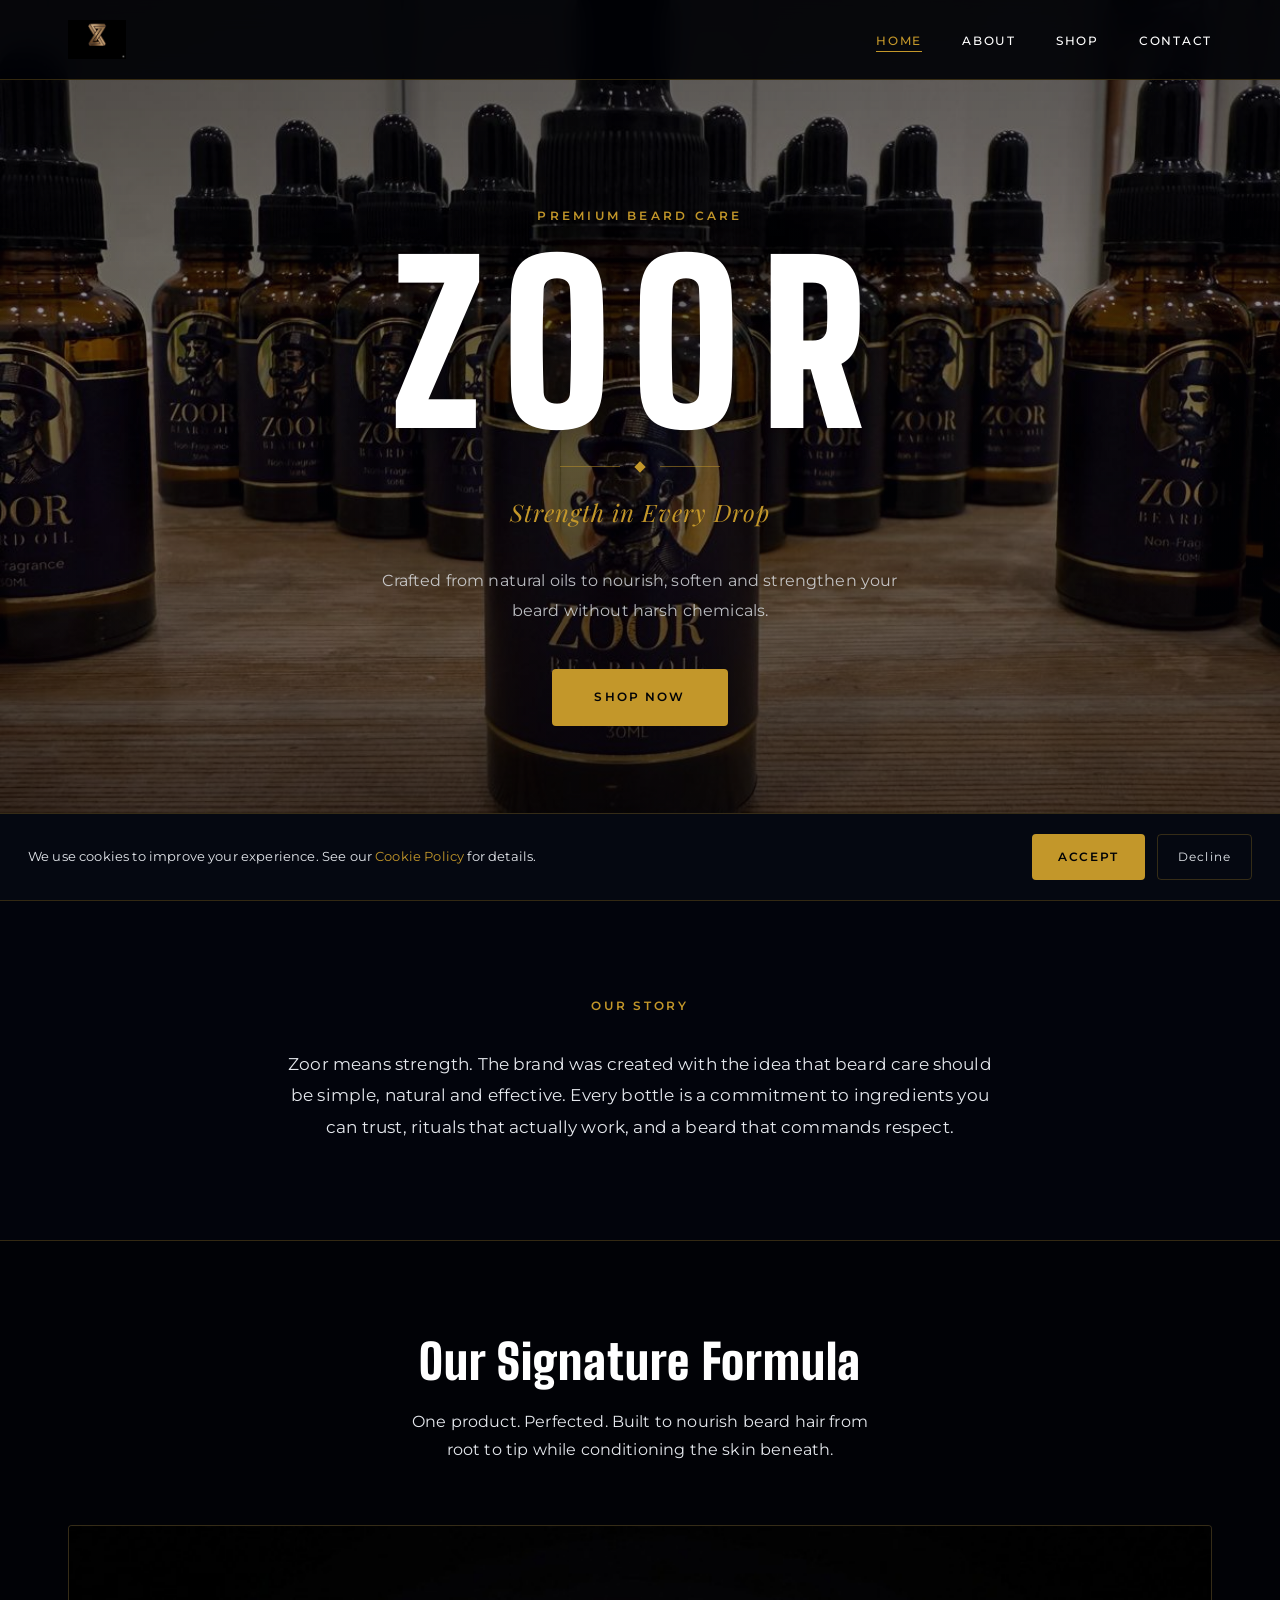
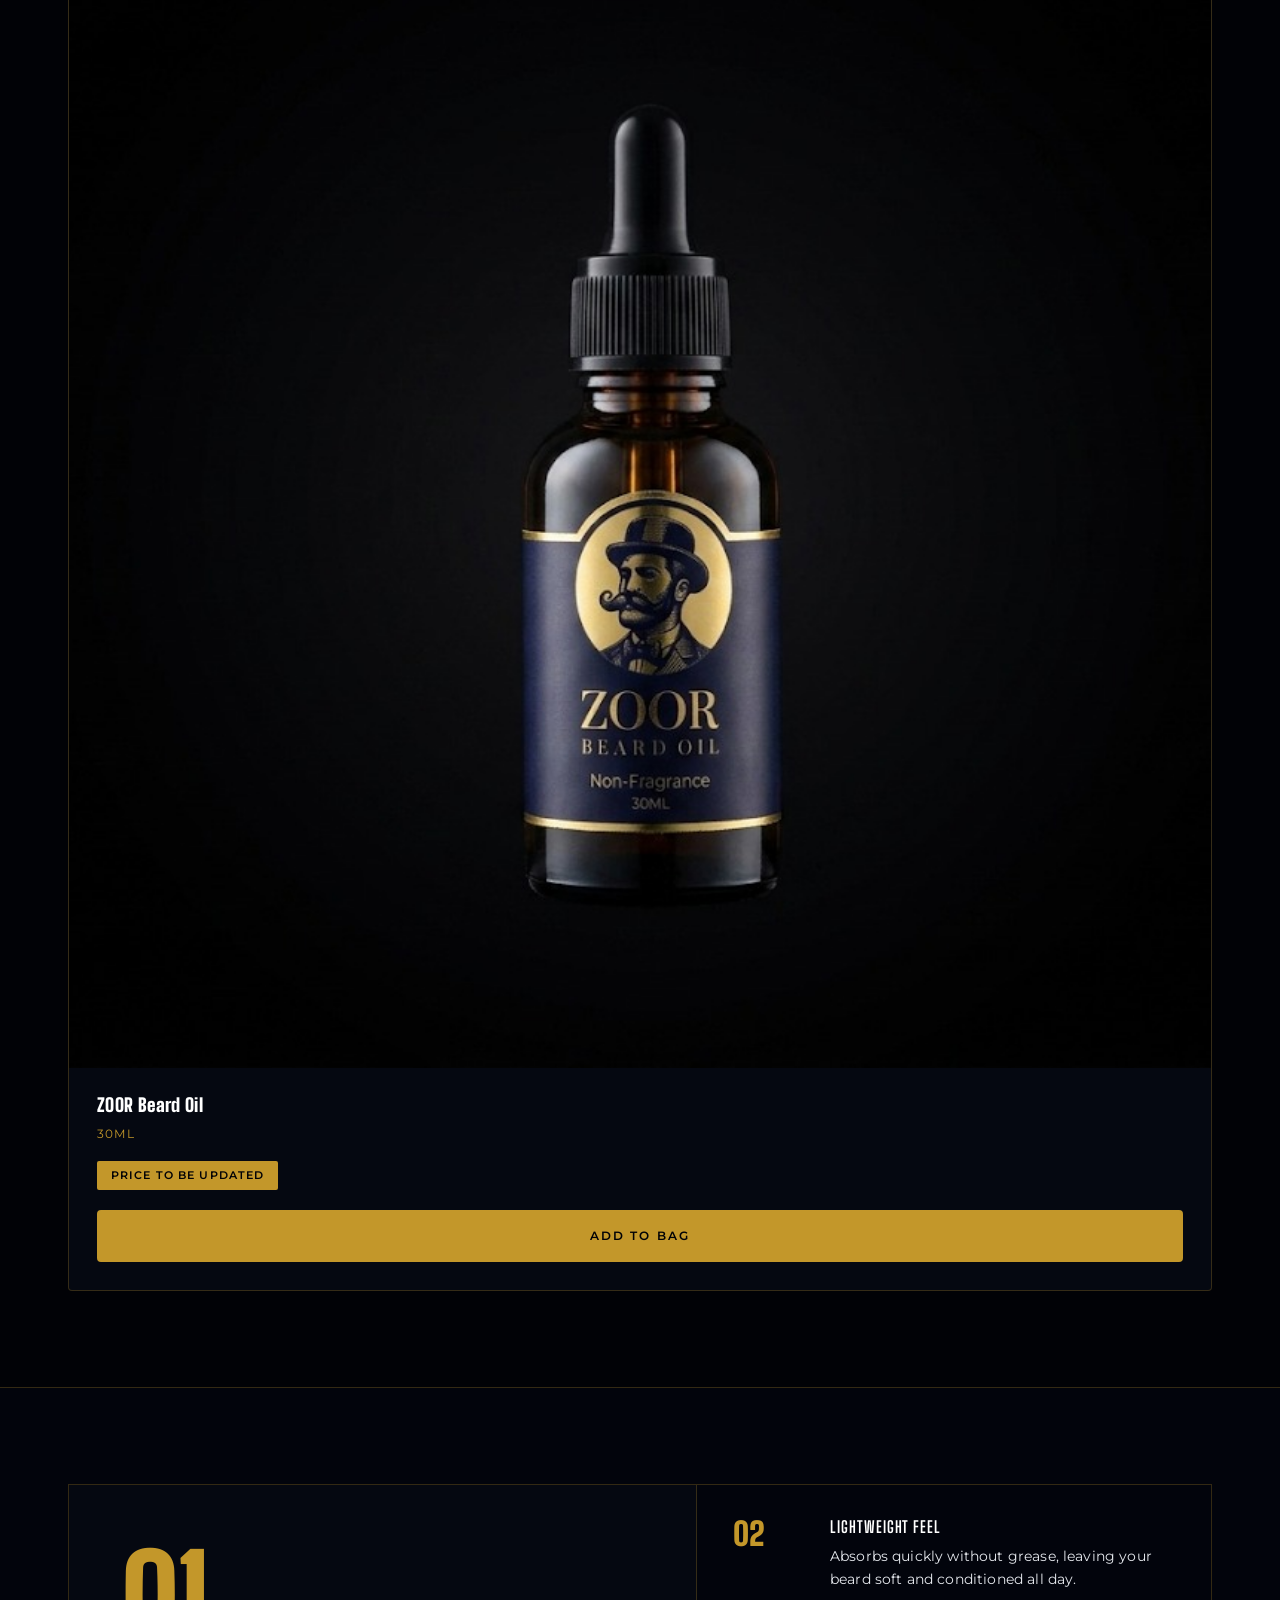
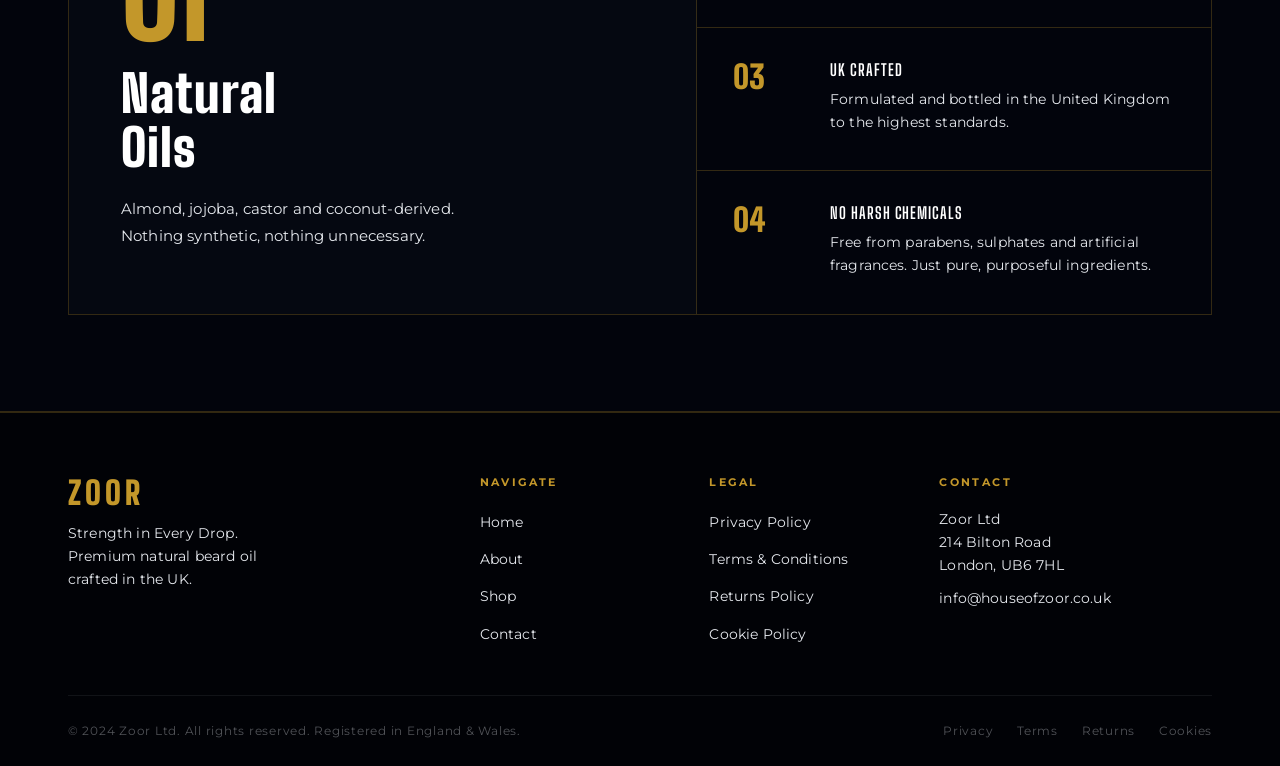
==== commit a8c94765: "Audit fixes: a11y, theming, responsive, performance, copy P1 – Contact form: add per-field validatio" ====
--- a/index.html
+++ b/index.html
@@ -15,7 +15,7 @@
   <!-- NAVBAR -->
   <nav class="navbar" id="navbar">
     <div class="nav-container">
-      <a href="index.html" class="nav-logo"><img src="logo%20zoor%20new.jpeg" alt="ZOOR" /></a>
+      <a href="index.html" class="nav-logo"><img src="logo%20zoor%20new.jpeg" alt="ZOOR" width="1024" height="712" /></a>
       <button class="nav-toggle" id="navToggle" aria-label="Toggle navigation" aria-expanded="false">
         <span></span><span></span><span></span>
       </button>
@@ -68,7 +68,7 @@
       <div class="products-grid">
         <div class="product-card fade-up">
           <div class="product-card-img">
-            <img src="product%20zoor.jpeg" alt="ZOOR Beard Oil – 30ml" loading="lazy" />
+            <img src="product%20zoor.jpeg" alt="ZOOR Beard Oil – 30ml" loading="lazy" width="1024" height="768" />
           </div>
           <div class="product-card-body">
             <h3>ZOOR Beard Oil</h3>
--- a/css/styles.css
+++ b/css/styles.css
@@ -28,7 +28,10 @@
   --radius:      4px;
   --max-w:       1200px;
   /* Alpha tokens */
+  --black-a30:   oklch(8% 0.022 265 / 0.30);
+  --black-a35:   oklch(8% 0.022 265 / 0.35);
   --black-a40:   oklch(8% 0.022 265 / 0.40);
+  --black-a50:   oklch(8% 0.022 265 / 0.50);
   --black-a55:   oklch(8% 0.022 265 / 0.55);
   --black-a75:   oklch(8% 0.022 265 / 0.75);
   --black-a78:   oklch(8% 0.022 265 / 0.78);
@@ -40,6 +43,15 @@
   --cream-a40:   oklch(93% 0.008 265 / 0.40);
   --cream-a75:   oklch(93% 0.008 265 / 0.75);
   --cream-a80:   oklch(93% 0.008 265 / 0.80);
+  --gold-a06:    oklch(70% 0.13 85 / 0.06);
+  --gold-a10:    oklch(70% 0.13 85 / 0.10);
+  --gold-a20:    oklch(70% 0.13 85 / 0.20);
+  --gold-a25:    oklch(70% 0.13 85 / 0.25);
+  --gold-a30:    oklch(70% 0.13 85 / 0.30);
+  --gold-a35:    oklch(70% 0.13 85 / 0.35);
+  --black-footer: var(--black-footer);
+  --success:     var(--success);
+  --error:       oklch(60% 0.15 28);
 }
 
 html { scroll-behavior: smooth; font-size: 16px; }
@@ -133,7 +145,7 @@
 
 .navbar.scrolled {
   background: var(--black-a98);
-  box-shadow: 0 4px 40px rgba(0,0,0,0.5);
+  box-shadow: 0 4px 40px var(--black-a50);
 }
 
 .nav-container {
@@ -149,13 +161,17 @@
 .nav-logo {
   display: flex;
   align-items: center;
+  flex-shrink: 0;
   transition: opacity 0.2s;
 }
 
 .nav-logo img {
-  height: 38px;
+  height: 40px;
+  max-height: 40px;
   width: auto;
+  max-width: none;
   display: block;
+  object-fit: contain;
 }
 
 .nav-logo:hover { opacity: 0.85; }
@@ -198,7 +214,7 @@
   display: none;
   flex-direction: column;
   gap: 5px;
-  padding: 11px 9px;
+  padding: 14px 9px;
   z-index: 1100;
 }
 
@@ -272,7 +288,7 @@
   font-size: clamp(5.5rem, 17vw, 14rem);
   letter-spacing: 0.1em;
   color: var(--cream);
-  text-shadow: 0 4px 40px rgba(0,0,0,0.5);
+  text-shadow: 0 4px 40px var(--black-a50);
   margin-bottom: 0;
   line-height: 0.9;
   font-weight: 900;
@@ -359,7 +375,7 @@
   background: var(--gold-light);
   border-color: var(--gold-light);
   transform: translateY(-2px);
-  box-shadow: 0 8px 30px rgba(196,154,43,0.35);
+  box-shadow: 0 8px 30px var(--gold-a35);
 }
 
 .btn-outline {
@@ -384,7 +400,7 @@
   background: var(--gold);
   color: var(--black);
   transform: translateY(-2px);
-  box-shadow: 0 8px 30px rgba(196,154,43,0.3);
+  box-shadow: 0 8px 30px var(--gold-a30);
 }
 
 .btn-primary:active,
@@ -395,8 +411,8 @@
 }
 
 .btn-primary.js-submitted {
-  background: oklch(45% 0.12 148);
-  border-color: oklch(45% 0.12 148);
+  background: var(--success);
+  border-color: var(--success);
 }
 
 /* ── FOCUS VISIBLE ────────────────────────────────────────── */
@@ -489,7 +505,7 @@
 
 .product-card:hover {
   transform: translateY(-6px);
-  box-shadow: 0 20px 60px rgba(0,0,0,0.4);
+  box-shadow: 0 20px 60px var(--black-a40);
   border-color: var(--gold);
 }
 
@@ -719,7 +735,7 @@
 
 .product-meta-section { margin-bottom: 28px; }
 
-.product-meta-section h4 {
+.product-meta-section h2 {
   font-size: 0.72rem;
   letter-spacing: 0.2em;
   text-transform: uppercase;
@@ -749,8 +765,8 @@
 .ingredients-list li:last-child { border-bottom: none; }
 
 .warning-box {
-  background: rgba(196,154,43,0.06);
-  border: 1px solid rgba(196,154,43,0.2);
+  background: var(--gold-a06);
+  border: 1px solid var(--gold-a20);
   border-radius: var(--radius);
   padding: 16px 20px;
 }
@@ -805,7 +821,7 @@
 
 .placeholder-box {
   background: var(--black-mid);
-  border: 1px dashed rgba(196,154,43,0.35);
+  border: 1px dashed var(--gold-a35);
   border-radius: var(--radius);
   padding: 28px 32px;
   margin: 24px 0;
@@ -901,13 +917,25 @@
 .form-group input:focus,
 .form-group textarea:focus {
   border-color: var(--gold);
-  box-shadow: 0 0 0 3px rgba(196,154,43,0.1);
+  box-shadow: 0 0 0 3px var(--gold-a10);
 }
 
 .form-group input::placeholder,
 .form-group textarea::placeholder { color: var(--cream-a30); }
 
 .form-submit { width: 100%; padding: 16px; font-size: 0.8rem; letter-spacing: 0.18em; }
+
+.form-error {
+  font-size: 0.75rem;
+  color: var(--error);
+  margin-top: 6px;
+  display: block;
+}
+
+.form-group input[aria-invalid="true"],
+.form-group textarea[aria-invalid="true"] {
+  border-color: var(--error);
+}
 
 /* ── LEGAL PAGES ──────────────────────────────────────────── */
 .legal-content {
@@ -969,7 +997,7 @@
 
 /* ── FOOTER ───────────────────────────────────────────────── */
 .footer {
-  background: oklch(5.5% 0.02 265);
+  background: var(--black-footer);
   border-top: 1px solid var(--border);
   padding: 64px 0 0;
 }
@@ -1282,7 +1310,7 @@
     text-transform: uppercase;
     padding: 14px 22px;
     border-radius: 100px;
-    box-shadow: 0 4px 20px rgba(196,154,43,0.35), 0 2px 8px rgba(0,0,0,0.35);
+    box-shadow: 0 4px 20px var(--gold-a35), 0 2px 8px var(--black-a35);
     z-index: 800;
     white-space: nowrap;
     transition: transform 0.2s var(--ease), box-shadow 0.2s var(--ease);
@@ -1290,7 +1318,7 @@
 
   .floating-shop-btn:active {
     transform: translateY(1px);
-    box-shadow: 0 2px 10px rgba(196,154,43,0.25), 0 1px 4px rgba(0,0,0,0.3);
+    box-shadow: 0 2px 10px var(--gold-a25), 0 1px 4px var(--black-a30);
   }
 }
 
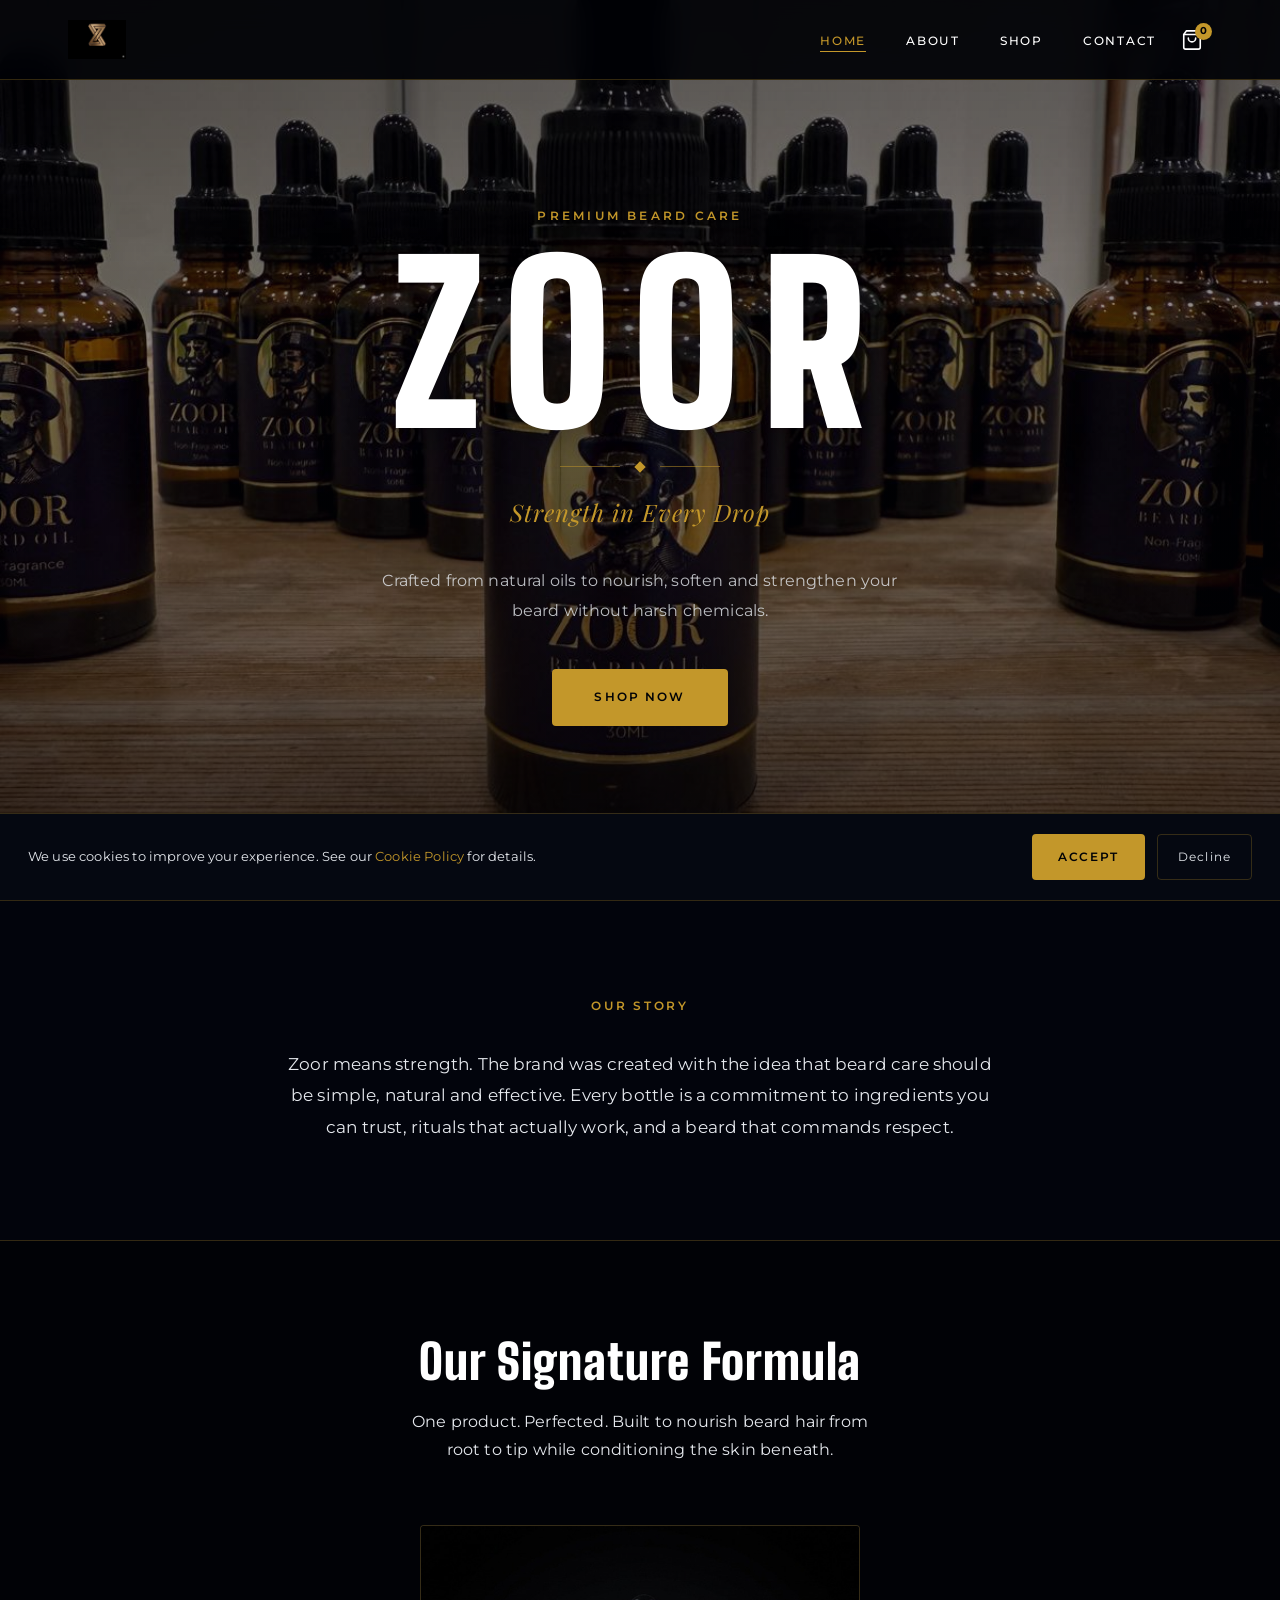
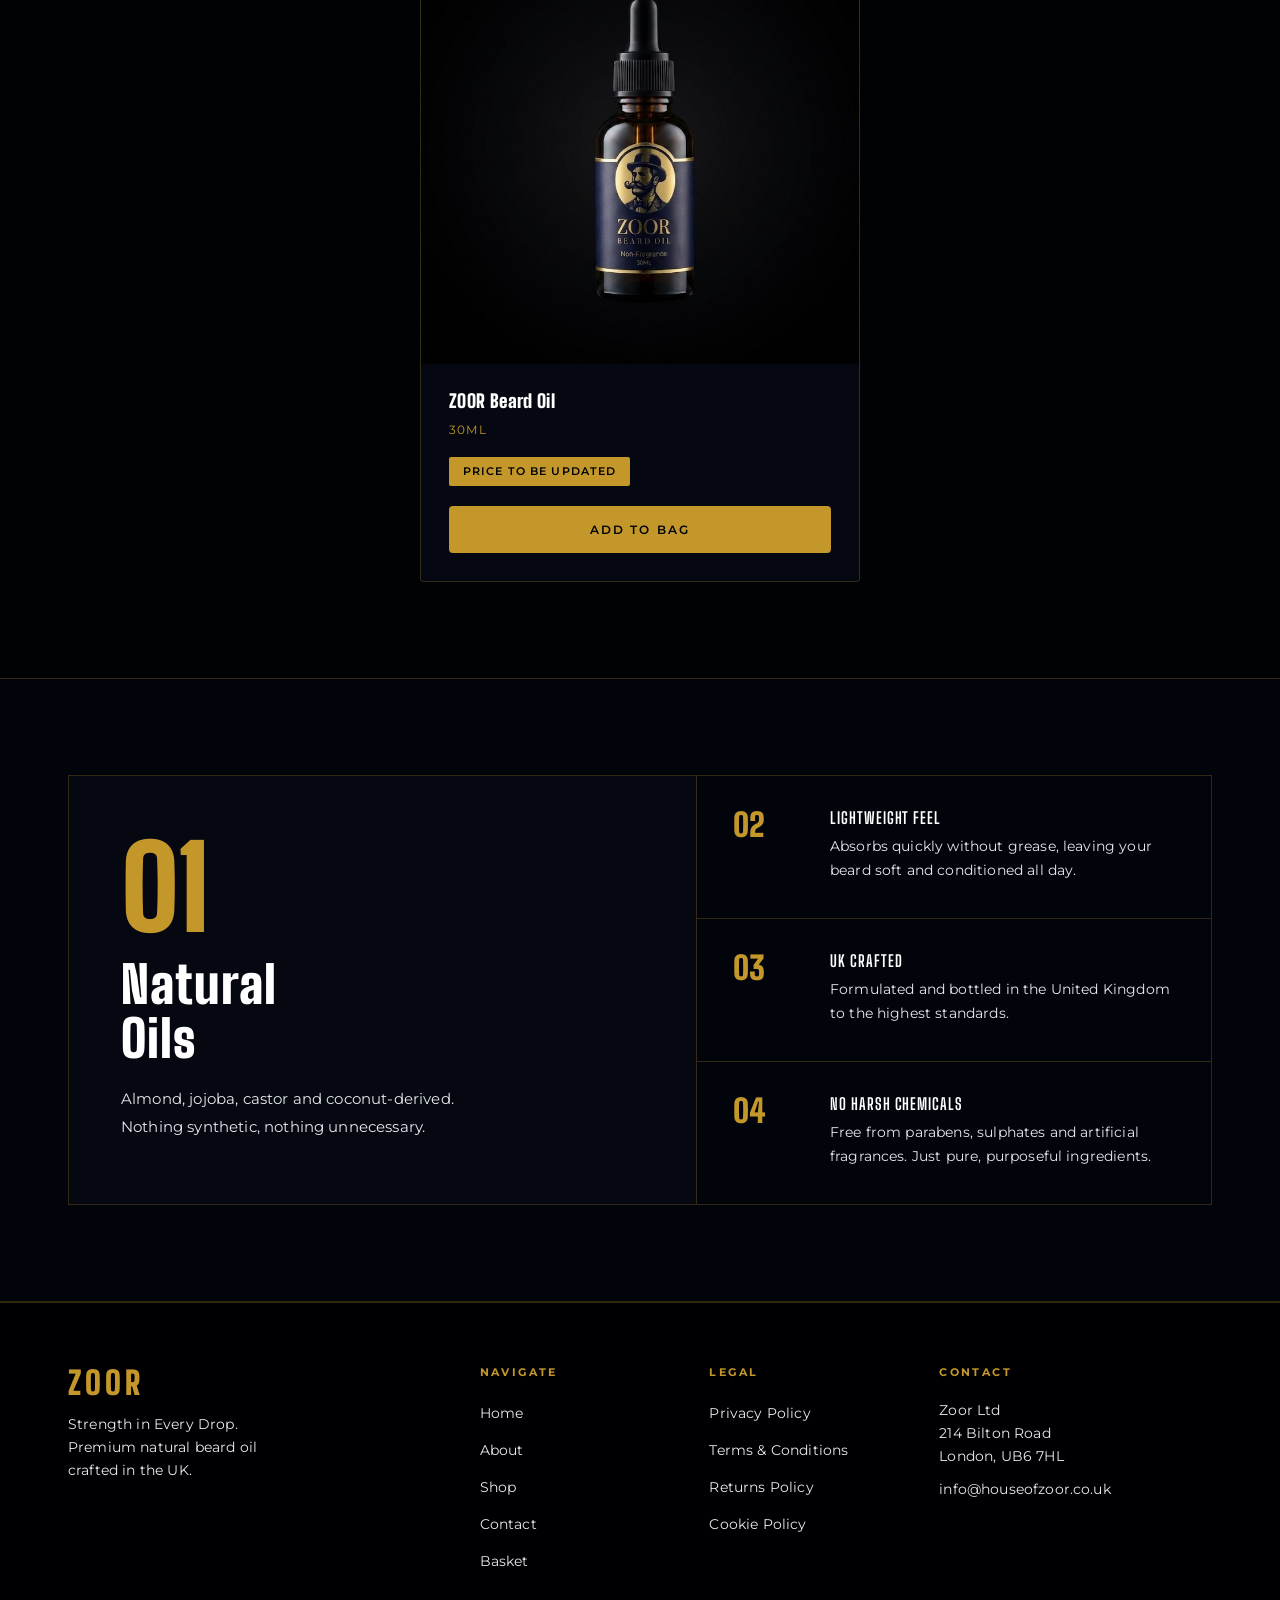
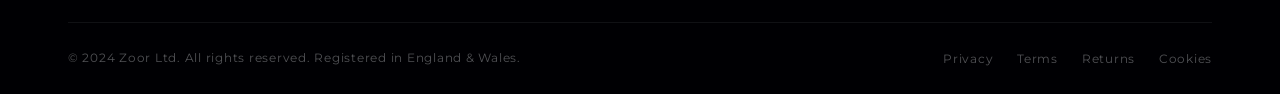
==== commit 652d2709: "fix: audit P1/P2 — broken tokens, a11y, cart focus, skip-nav P1 — Theming - Fix self-referential --s" ====
--- a/index.html
+++ b/index.html
@@ -11,24 +11,31 @@
   <link rel="stylesheet" href="css/styles.css" />
 </head>
 <body>
+  <a href="#main-content" class="skip-to-content">Skip to content</a>
 
   <!-- NAVBAR -->
   <nav class="navbar" id="navbar">
     <div class="nav-container">
       <a href="index.html" class="nav-logo"><img src="logo%20zoor%20new.jpeg" alt="ZOOR" width="1024" height="712" /></a>
-      <button class="nav-toggle" id="navToggle" aria-label="Toggle navigation" aria-expanded="false">
-        <span></span><span></span><span></span>
-      </button>
       <ul class="nav-menu" id="navMenu">
         <li><a href="index.html" class="nav-link">Home</a></li>
         <li><a href="about.html" class="nav-link">About</a></li>
         <li><a href="shop.html" class="nav-link">Shop</a></li>
         <li><a href="contact.html" class="nav-link">Contact</a></li>
       </ul>
+      <div class="nav-actions">
+        <a href="cart.html" class="nav-cart" aria-label="View basket">
+          <svg xmlns="http://www.w3.org/2000/svg" viewBox="0 0 24 24" fill="none" stroke="currentColor" stroke-width="1.75" stroke-linecap="round" stroke-linejoin="round"><path d="M6 2L3 6v14a2 2 0 0 0 2 2h14a2 2 0 0 0 2-2V6l-3-4z"/><line x1="3" y1="6" x2="21" y2="6"/><path d="M16 10a4 4 0 0 1-8 0"/></svg>
+          <span class="cart-badge" id="cartBadge" hidden>0</span>
+        </a>
+        <button class="nav-toggle" id="navToggle" aria-label="Toggle navigation" aria-expanded="false">
+          <span></span><span></span><span></span>
+        </button>
+      </div>
     </div>
   </nav>
 
-  <main>
+  <main id="main-content">
 
   <!-- HERO -->
   <section class="hero" aria-label="Hero">
@@ -74,7 +81,7 @@
             <h3>ZOOR Beard Oil</h3>
             <span class="product-size">30ml</span>
             <div class="price-placeholder">Price to be updated</div>
-            <a href="shop.html" class="btn btn-primary js-add-bag" style="display:block; text-align:center;">Add to Bag</a>
+            <button type="button" class="btn btn-primary js-add-bag" data-product-id="zoor-beard-oil" data-product-name="ZOOR Beard Oil" data-product-volume="30ml" data-product-image="product%20zoor.jpeg" style="display:block; text-align:center; width:100%;">Add to Bag</button>
           </div>
         </div>
       </div>
@@ -134,6 +141,7 @@
             <li><a href="about.html">About</a></li>
             <li><a href="shop.html">Shop</a></li>
             <li><a href="contact.html">Contact</a></li>
+            <li><a href="cart.html">Basket</a></li>
           </ul>
         </div>
         <div class="footer-col">
--- a/css/styles.css
+++ b/css/styles.css
@@ -49,8 +49,8 @@
   --gold-a25:    oklch(70% 0.13 85 / 0.25);
   --gold-a30:    oklch(70% 0.13 85 / 0.30);
   --gold-a35:    oklch(70% 0.13 85 / 0.35);
-  --black-footer: var(--black-footer);
-  --success:     var(--success);
+  --black-footer: oklch(5.5% 0.02 265);
+  --success:      oklch(45% 0.12 148);
   --error:       oklch(60% 0.15 28);
 }
 
@@ -180,6 +180,7 @@
   display: flex;
   align-items: center;
   gap: 40px;
+  margin-left: auto;
 }
 
 .nav-link {
@@ -231,6 +232,48 @@
 .nav-toggle.open span:nth-child(2) { opacity: 0; }
 .nav-toggle.open span:nth-child(3) { transform: translateY(-7px) rotate(-45deg); }
 
+/* ── NAV ACTIONS (cart + hamburger wrapper) ───────────────── */
+.nav-actions {
+  display: flex;
+  align-items: center;
+  gap: 4px;
+  margin-left: 16px;
+  flex-shrink: 0;
+}
+
+.nav-cart {
+  position: relative;
+  display: flex;
+  align-items: center;
+  justify-content: center;
+  width: 40px;
+  height: 40px;
+  color: var(--cream);
+  transition: color 0.2s;
+}
+.nav-cart:hover { color: var(--gold); }
+.nav-cart svg { width: 22px; height: 22px; display: block; }
+
+.cart-badge {
+  position: absolute;
+  top: 3px;
+  right: 0;
+  min-width: 17px;
+  height: 17px;
+  padding: 0 4px;
+  background: var(--gold);
+  color: var(--black);
+  font-family: var(--font-sans);
+  font-size: 0.6rem;
+  font-weight: 700;
+  border-radius: 9px;
+  display: flex;
+  align-items: center;
+  justify-content: center;
+  line-height: 1;
+  pointer-events: none;
+}
+
 /* ── HERO (Homepage) ──────────────────────────────────────── */
 .hero {
   position: relative;
@@ -378,6 +421,18 @@
   box-shadow: 0 8px 30px var(--gold-a35);
 }
 
+.btn-confirmed,
+.btn-confirmed:hover {
+  background: var(--gold) !important;
+  border-color: var(--gold) !important;
+  color: var(--black) !important;
+  transform: none !important;
+  box-shadow: none !important;
+  pointer-events: none;
+  opacity: 0.82;
+  transition: opacity 0.2s ease;
+}
+
 .btn-outline {
   background: transparent;
   color: var(--cream);
@@ -491,8 +546,9 @@
 
 .products-grid {
   display: grid;
-  grid-template-columns: repeat(auto-fit, minmax(280px, 1fr));
+  grid-template-columns: repeat(auto-fit, minmax(280px, 440px));
   gap: 32px;
+  justify-content: center;
 }
 
 .product-card {
@@ -934,8 +990,258 @@
 
 .form-group input[aria-invalid="true"],
 .form-group textarea[aria-invalid="true"] {
-  border-color: var(--error);
-}
+  border-color: var(--gold);
+}
+
+/* ── Contact form success state ───────────────────────────── */
+.form-success {
+  display: flex;
+  flex-direction: column;
+  align-items: center;
+  justify-content: center;
+  text-align: center;
+  padding: 52px 0;
+  opacity: 0;
+  transition: opacity 0.45s ease;
+}
+.form-success.visible { opacity: 1; }
+
+.form-success-icon {
+  width: 80px;
+  height: 80px;
+  border-radius: 50%;
+  border: 2px solid var(--success);
+  color: var(--success);
+  display: flex;
+  align-items: center;
+  justify-content: center;
+  transform: scale(0);
+  transition: transform 0.55s cubic-bezier(0.16, 1, 0.3, 1);
+  margin-bottom: 28px;
+}
+.form-success.visible .form-success-icon { transform: scale(1); }
+
+.form-success-icon svg {
+  width: 38px;
+  height: 38px;
+}
+
+.form-success-title {
+  font-size: 1.6rem;
+  color: var(--cream);
+  font-family: var(--font-display);
+  font-weight: 700;
+  letter-spacing: 0.06em;
+  margin-bottom: 10px;
+}
+
+.form-success-sub {
+  font-size: 0.85rem;
+  color: var(--cream-muted);
+  letter-spacing: 0.03em;
+}
+
+/* ── CART PAGE ─────────────────────────────────────────────── */
+.cart-layout {
+  display: grid;
+  grid-template-columns: 1fr 320px;
+  gap: 48px;
+  align-items: start;
+}
+
+.cart-items-header {
+  display: grid;
+  grid-template-columns: 80px 1fr auto 100px 40px;
+  gap: 16px;
+  padding-bottom: 12px;
+  border-bottom: 1px solid var(--border);
+  font-size: 0.68rem;
+  letter-spacing: 0.18em;
+  text-transform: uppercase;
+  color: var(--gold);
+  font-weight: 700;
+  font-family: var(--font-sans);
+}
+
+.cart-item {
+  display: grid;
+  grid-template-columns: 80px 1fr auto 100px 40px;
+  gap: 16px;
+  align-items: center;
+  padding: 20px 0;
+  border-bottom: 1px solid var(--border);
+}
+
+.cart-item-img {
+  width: 80px;
+  height: 80px;
+  border-radius: var(--radius);
+  overflow: hidden;
+  border: 1px solid var(--border);
+  flex-shrink: 0;
+}
+.cart-item-img img { width: 100%; height: 100%; object-fit: cover; }
+
+.cart-item-name {
+  font-size: 0.95rem;
+  color: var(--cream);
+  font-weight: 600;
+  line-height: 1.3;
+  margin-bottom: 4px;
+}
+.cart-item-volume {
+  font-size: 0.72rem;
+  letter-spacing: 0.1em;
+  text-transform: uppercase;
+  color: var(--gold);
+  margin-bottom: 4px;
+}
+.cart-item-price { font-size: 0.85rem; }
+
+.cart-item-qty {
+  display: flex;
+  align-items: center;
+  border: 1px solid var(--border);
+  border-radius: var(--radius);
+  overflow: hidden;
+}
+
+.cart-qty-btn {
+  width: 32px;
+  height: 36px;
+  background: var(--black-card);
+  color: var(--cream);
+  font-size: 1.1rem;
+  border: none;
+  cursor: pointer;
+  display: flex;
+  align-items: center;
+  justify-content: center;
+  transition: background 0.2s, color 0.2s;
+  font-family: var(--font-sans);
+  flex-shrink: 0;
+}
+.cart-qty-btn:hover { background: var(--gold); color: var(--black); }
+
+.cart-qty-val {
+  width: 36px;
+  text-align: center;
+  font-size: 0.88rem;
+  color: var(--cream);
+  background: var(--black-mid);
+  display: block;
+  line-height: 36px;
+  user-select: none;
+}
+
+.cart-item-total {
+  font-size: 0.9rem;
+  color: var(--cream);
+  font-weight: 600;
+  text-align: right;
+}
+
+.cart-remove {
+  width: 32px;
+  height: 32px;
+  color: var(--cream-muted);
+  display: flex;
+  align-items: center;
+  justify-content: center;
+  border-radius: 50%;
+  background: transparent;
+  border: none;
+  cursor: pointer;
+  transition: background 0.2s, color 0.2s;
+  flex-shrink: 0;
+}
+.cart-remove:hover { background: oklch(60% 0.15 28 / 0.12); color: var(--error); }
+.cart-remove svg { width: 14px; height: 14px; }
+
+.cart-actions-row { padding-top: 24px; }
+
+.cart-summary {
+  background: var(--black-card);
+  border: 1px solid var(--border);
+  border-radius: var(--radius);
+  padding: 32px;
+  position: sticky;
+  top: calc(var(--nav-h) + 24px);
+}
+
+.cart-summary-title {
+  font-size: 1rem;
+  letter-spacing: 0.06em;
+  margin-bottom: 24px;
+  padding-bottom: 20px;
+  border-bottom: 1px solid var(--border);
+}
+
+.cart-summary-row {
+  display: flex;
+  justify-content: space-between;
+  align-items: baseline;
+  padding: 10px 0;
+  font-size: 0.88rem;
+  color: var(--cream-muted);
+}
+
+.cart-summary-shipping { font-size: 0.78rem; text-align: right; max-width: 140px; }
+
+.cart-summary-divider { height: 1px; background: var(--border); margin: 8px 0; }
+
+.cart-summary-total {
+  display: flex;
+  justify-content: space-between;
+  align-items: center;
+  padding: 14px 0;
+  font-size: 1rem;
+  color: var(--cream);
+  font-weight: 700;
+}
+
+.cart-checkout {
+  display: block;
+  width: 100%;
+  text-align: center;
+  padding: 16px;
+  margin-top: 20px;
+}
+
+.cart-secure-note {
+  font-size: 0.72rem;
+  color: var(--cream-muted);
+  text-align: center;
+  margin-top: 12px;
+  letter-spacing: 0.04em;
+  display: flex;
+  align-items: center;
+  justify-content: center;
+  gap: 6px;
+}
+.cart-secure-note svg { flex-shrink: 0; }
+
+.cart-empty {
+  text-align: center;
+  padding: 80px 0 60px;
+  display: flex;
+  flex-direction: column;
+  align-items: center;
+}
+.cart-empty-icon {
+  width: 72px;
+  height: 72px;
+  border: 1px solid var(--border);
+  border-radius: 50%;
+  display: flex;
+  align-items: center;
+  justify-content: center;
+  color: var(--cream-muted);
+  margin-bottom: 28px;
+}
+.cart-empty-icon svg { width: 32px; height: 32px; }
+.cart-empty h2 { font-size: clamp(1.8rem, 4vw, 2.5rem); margin-bottom: 12px; }
+.cart-empty > p { margin-bottom: 28px; max-width: 380px; }
 
 /* ── LEGAL PAGES ──────────────────────────────────────────── */
 .legal-content {
@@ -1217,6 +1523,43 @@
   .footer-grid { grid-template-columns: 1fr 1fr; gap: 32px; }
   .about-two-col { gap: 40px; }
   .contact-grid { gap: 40px; }
+}
+
+/* ── iPad 11 & 13 (769px – 1024px) ───────────────────────── */
+@media (min-width: 769px) and (max-width: 1024px) {
+
+  /* Nav: tighten link gaps at narrower iPad widths */
+  .nav-menu { gap: 28px; }
+
+  /* Hero: 17vw at 820px = 139px — too tall in portrait; rein it in */
+  .hero-title { font-size: clamp(4.5rem, 14vw, 10rem); }
+  .hero-content { padding: 110px 40px 72px; }
+
+  /* Sections: reduce from 96px — less wasted space on portrait screens */
+  .section { padding: 72px 0; }
+
+  /* Why Zoor: 64px/52px padding is too generous at ~420px column width */
+  .why-zoor-feature { padding: 48px 40px; }
+  .why-zoor-item { padding: 28px 32px; }
+
+  /* Shop — product layout: tighter gap gives columns more usable width */
+  .product-layout { gap: 28px; }
+
+  /* About two-col: keep side-by-side (already set), just reduce gap */
+  .about-two-col { gap: 36px; }
+
+  /* Contact: keep side-by-side, tighten gap */
+  .contact-grid { gap: 36px; }
+
+  /* Footer: brand spans full top row, 3 equal columns for nav links below */
+  .footer-grid {
+    grid-template-columns: 1fr 1fr 1fr;
+    gap: 28px;
+  }
+  .footer-brand { grid-column: 1 / -1; }
+
+  /* Floating shop button: must stay hidden at iPad sizes */
+  .floating-shop-btn { display: none; }
 }
 
 @media (max-width: 768px) {
@@ -1263,13 +1606,16 @@
   .hero-title { font-size: clamp(4rem, 18vw, 8rem); letter-spacing: 0.08em; }
   .hero-content { padding: 120px 20px 60px; }
 
-  .product-layout { grid-template-columns: 1fr; gap: 40px; }
+  .product-layout { grid-template-columns: 1fr; gap: 24px; }
   .product-image-main { position: static; aspect-ratio: 4/3; }
+  .shop-breadcrumb-wrapper { padding-top: var(--nav-h) !important; padding-bottom: 4px !important; }
+  .product-page { padding-top: 10px; }
 
   .about-two-col { grid-template-columns: 1fr; }
   .about-image-full { max-height: 340px; }
 
   .contact-grid { grid-template-columns: 1fr; }
+  .contact-grid .contact-info { order: 2; }
 
   .footer-grid { grid-template-columns: 1fr 1fr; }
   .footer-brand { grid-column: 1 / -1; }
@@ -1322,6 +1668,48 @@
   }
 }
 
+/* ── CART RESPONSIVE ─────────────────────────────────────── */
+@media (min-width: 769px) and (max-width: 1024px) {
+  .cart-layout { grid-template-columns: 1fr 260px; gap: 36px; }
+}
+
+@media (max-width: 768px) {
+  .cart-layout { grid-template-columns: 1fr; gap: 32px; }
+  .cart-summary { position: static; }
+  .cart-items-header { display: none; }
+  .cart-item {
+    grid-template-columns: 72px 1fr 36px;
+    gap: 8px 12px;
+    align-items: start;
+  }
+  .cart-item-img { grid-row: 1 / 4; align-self: center; width: 72px; height: 72px; }
+  .cart-item-info { grid-column: 2; }
+  .cart-remove { grid-column: 3; grid-row: 1; align-self: center; }
+  .cart-item-qty { grid-column: 2 / 4; grid-row: 2; width: fit-content; }
+  .cart-item-total { grid-column: 2 / 4; grid-row: 3; text-align: left; }
+}
+
+/* ── SKIP TO CONTENT ─────────────────────────────────────── */
+.skip-to-content {
+  position: absolute;
+  top: -100%;
+  left: 16px;
+  background: var(--gold);
+  color: var(--black);
+  padding: 8px 16px;
+  font-family: var(--font-sans);
+  font-size: 0.75rem;
+  font-weight: 700;
+  letter-spacing: 0.12em;
+  text-transform: uppercase;
+  border-radius: var(--radius);
+  z-index: 10000;
+  white-space: nowrap;
+  text-decoration: none;
+  transition: top 0.2s;
+}
+.skip-to-content:focus { top: 16px; outline: 2px solid var(--black); outline-offset: 2px; }
+
 /* ── UTILITIES ────────────────────────────────────────────── */
 .sr-only {
   position: absolute;
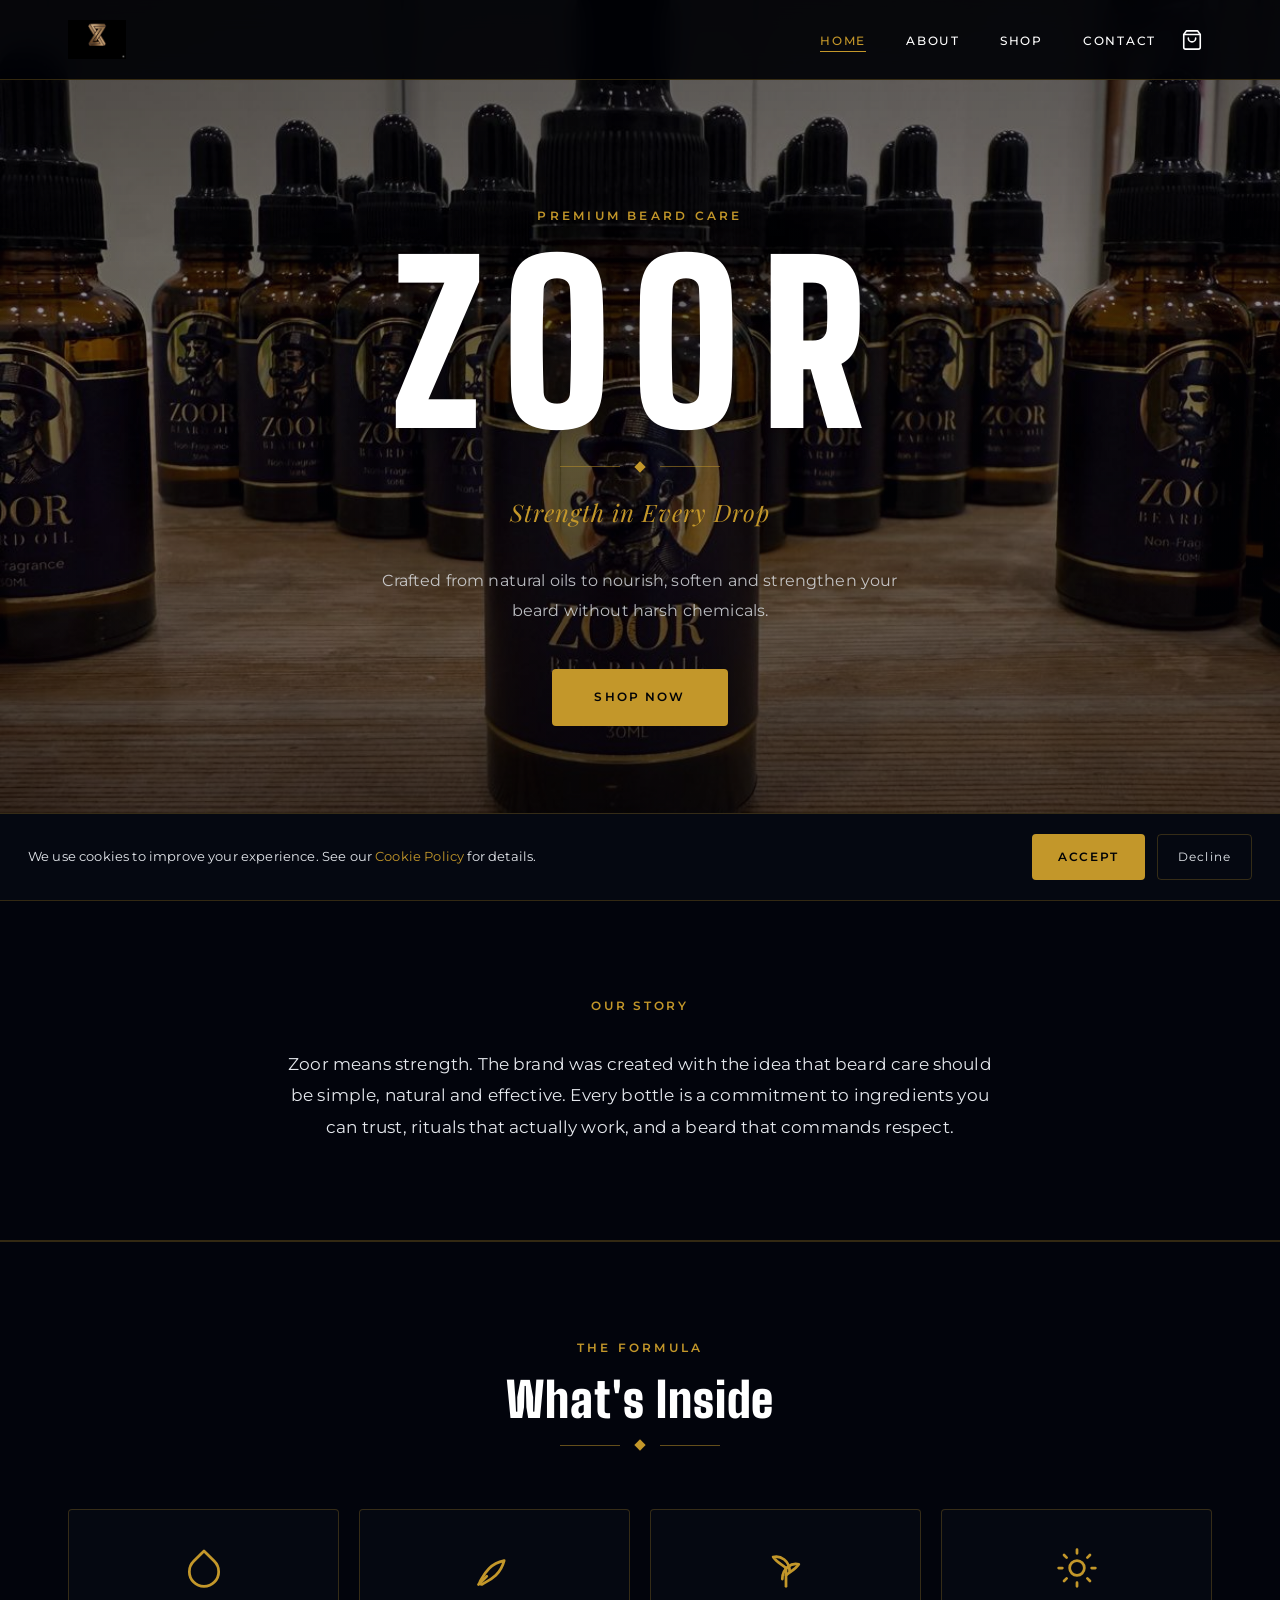
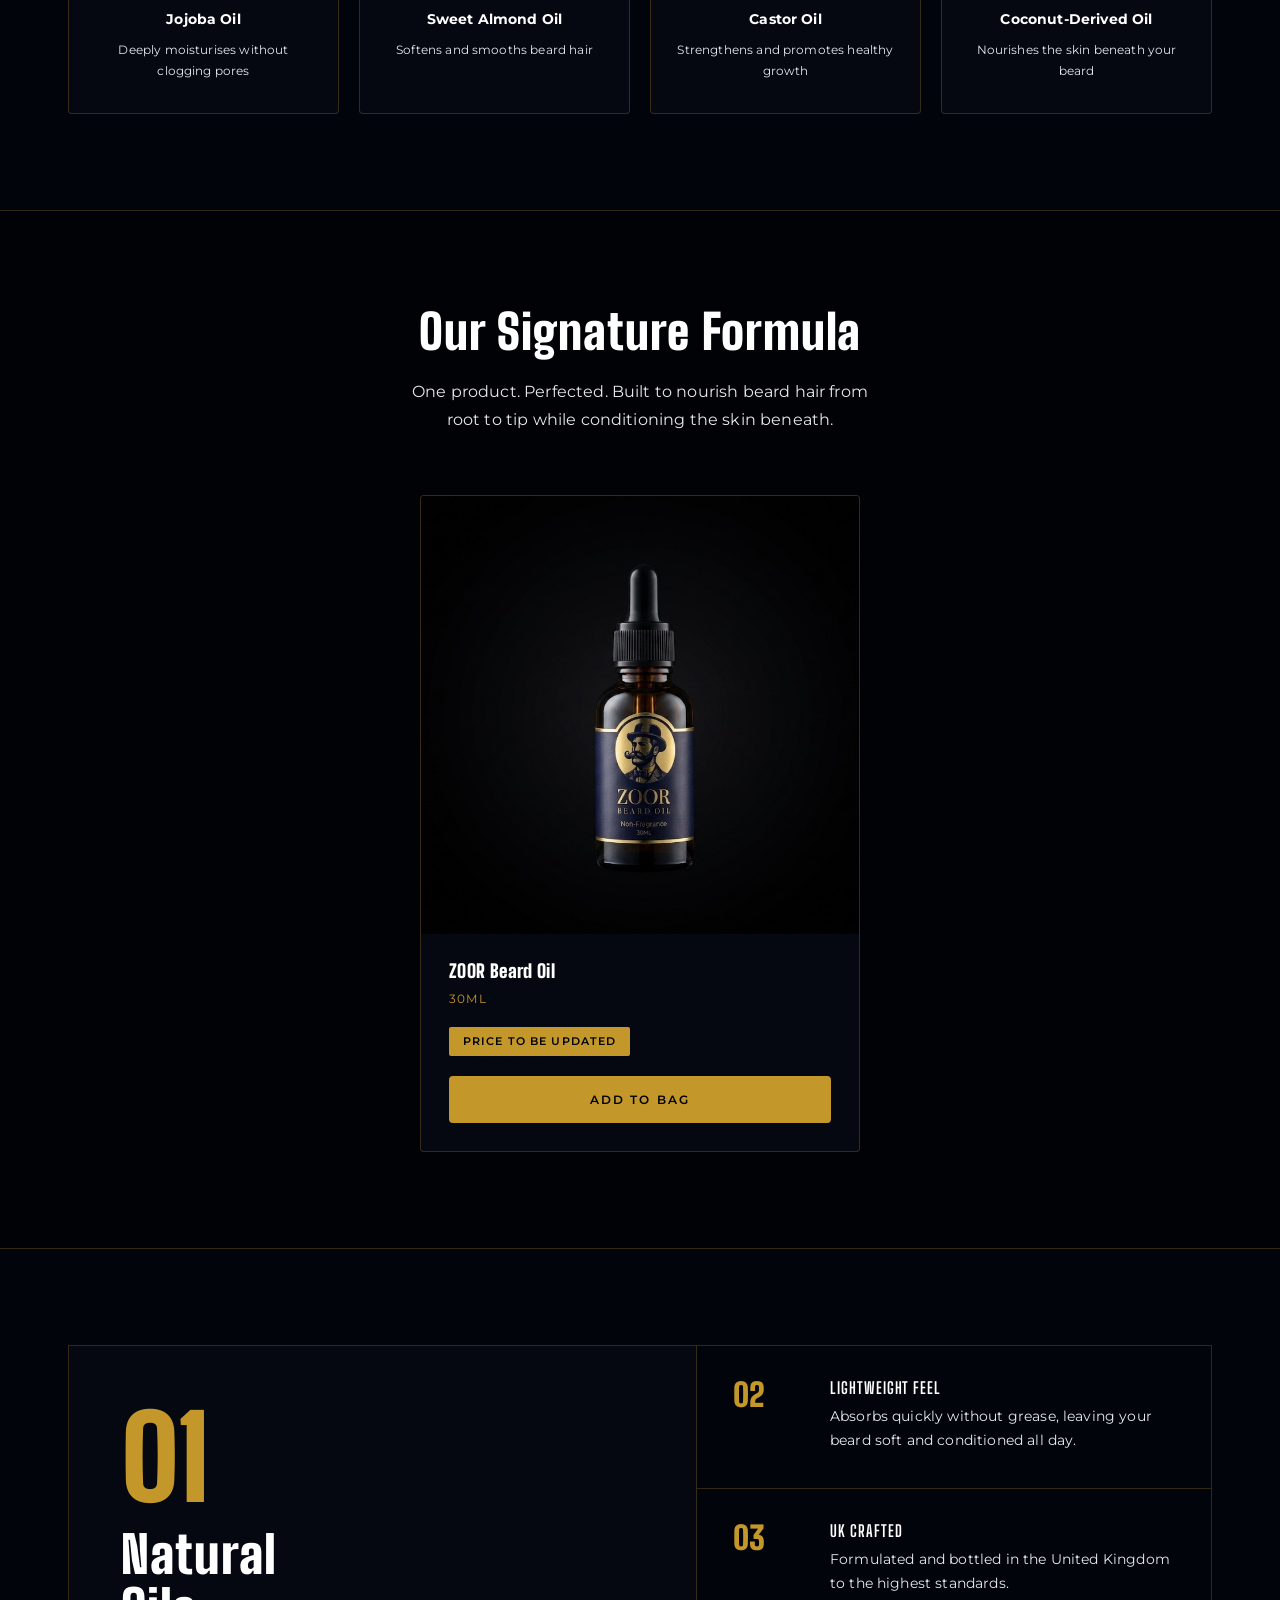
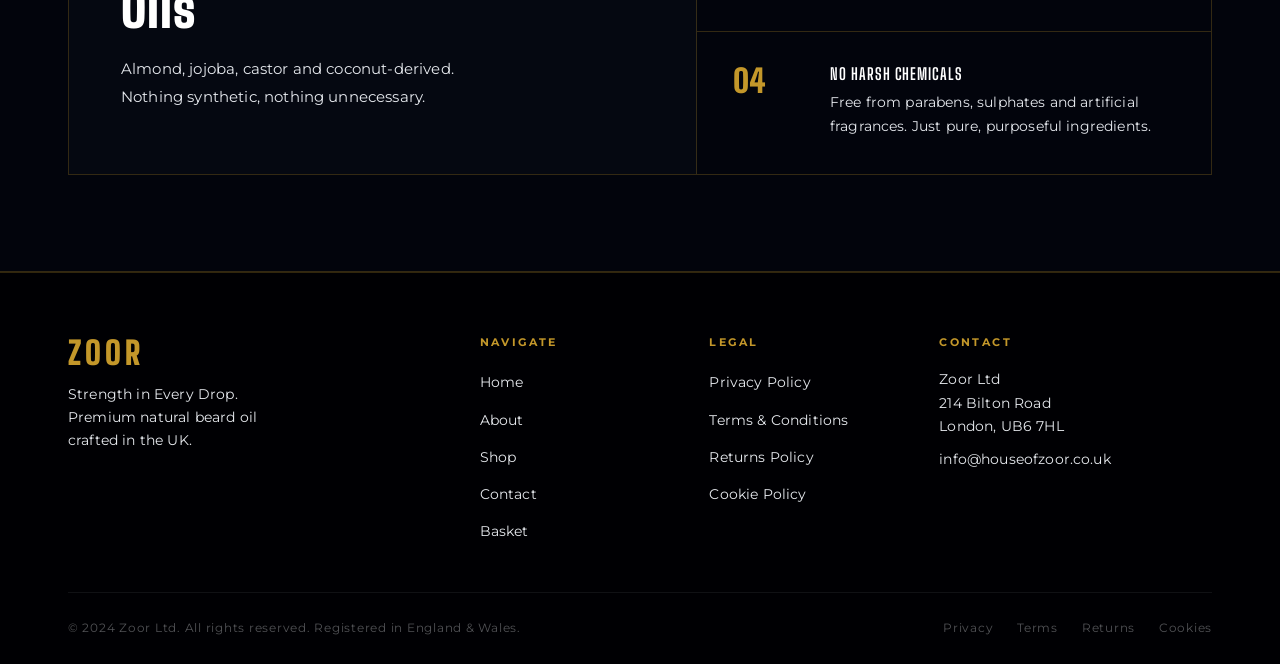
==== commit d280d5f5: "feat: qty selector, scroll-to-top, trust badges, ingredients section, badge flash fix - Qty selector" ====
--- a/index.html
+++ b/index.html
@@ -9,6 +9,20 @@
   <link rel="preconnect" href="https://fonts.gstatic.com" crossorigin />
   <link href="https://fonts.googleapis.com/css2?family=Big+Shoulders+Display:wght@700;900&family=Montserrat:wght@400;500;600;700&family=Playfair+Display:ital,wght@0,400;0,700;1,400&display=swap" rel="stylesheet" />
   <link rel="stylesheet" href="css/styles.css" />
+  <script>
+    (function () {
+      try {
+        var c = JSON.parse(localStorage.getItem('zoor_cart') || '[]');
+        var n = c.reduce(function (s, i) { return s + (i.quantity || 1); }, 0);
+        if (n > 0) {
+          document.addEventListener('DOMContentLoaded', function () {
+            var b = document.getElementById('cartBadge');
+            if (b) { b.textContent = n; b.removeAttribute('hidden'); }
+          });
+        }
+      } catch (e) {}
+    }());
+  </script>
 </head>
 <body>
   <a href="#main-content" class="skip-to-content">Skip to content</a>
@@ -65,6 +79,63 @@
     </div>
   </section>
 
+  <!-- INGREDIENTS -->
+  <section class="ingredients-section section">
+    <div class="container">
+      <div class="section-header fade-up">
+        <p style="font-size: 0.72rem; letter-spacing: 0.28em; text-transform: uppercase; color: var(--gold); font-weight: 600; margin-bottom: 16px;">The Formula</p>
+        <h2>What's Inside</h2>
+        <div class="divider" style="margin: 16px auto 0;">
+          <span class="divider-line"></span>
+          <span class="divider-diamond"></span>
+          <span class="divider-line"></span>
+        </div>
+      </div>
+      <div class="ingredients-grid">
+        <div class="ingredient-card fade-up">
+          <div class="ingredient-icon">
+            <svg xmlns="http://www.w3.org/2000/svg" viewBox="0 0 24 24" fill="none" stroke="currentColor" stroke-width="1.5" stroke-linecap="round" stroke-linejoin="round" aria-hidden="true">
+              <path d="M12 2.69l5.66 5.66a8 8 0 1 1-11.31 0z"/>
+            </svg>
+          </div>
+          <p class="ingredient-name">Jojoba Oil</p>
+          <p class="ingredient-desc">Deeply moisturises without clogging pores</p>
+        </div>
+        <div class="ingredient-card fade-up">
+          <div class="ingredient-icon">
+            <svg xmlns="http://www.w3.org/2000/svg" viewBox="0 0 24 24" fill="none" stroke="currentColor" stroke-width="1.5" stroke-linecap="round" stroke-linejoin="round" aria-hidden="true">
+              <path d="M17 8C8 10 5.9 16.17 3.82 19.34a1 1 0 0 0 1.38 1.38C8.56 18.7 14.7 16.6 17 8z"/>
+              <path d="M3 21l4.5-4.5"/>
+            </svg>
+          </div>
+          <p class="ingredient-name">Sweet Almond Oil</p>
+          <p class="ingredient-desc">Softens and smooths beard hair</p>
+        </div>
+        <div class="ingredient-card fade-up">
+          <div class="ingredient-icon">
+            <svg xmlns="http://www.w3.org/2000/svg" viewBox="0 0 24 24" fill="none" stroke="currentColor" stroke-width="1.5" stroke-linecap="round" stroke-linejoin="round" aria-hidden="true">
+              <path d="M12 22V12"/>
+              <path d="M12 12C10 10 7 9 5 6c4-1 9 2 9 8"/>
+              <path d="M12 16C14 14 17 13 19 10c-4-1-9 2-9 8"/>
+            </svg>
+          </div>
+          <p class="ingredient-name">Castor Oil</p>
+          <p class="ingredient-desc">Strengthens and promotes healthy growth</p>
+        </div>
+        <div class="ingredient-card fade-up">
+          <div class="ingredient-icon">
+            <svg xmlns="http://www.w3.org/2000/svg" viewBox="0 0 24 24" fill="none" stroke="currentColor" stroke-width="1.5" stroke-linecap="round" stroke-linejoin="round" aria-hidden="true">
+              <circle cx="12" cy="12" r="4"/>
+              <path d="M12 2v2M12 20v2M4.93 4.93l1.41 1.41M17.66 17.66l1.41 1.41M2 12h2M20 12h2M6.34 17.66l-1.41 1.41M19.07 4.93l-1.41 1.41"/>
+            </svg>
+          </div>
+          <p class="ingredient-name">Coconut-Derived Oil</p>
+          <p class="ingredient-desc">Nourishes the skin beneath your beard</p>
+        </div>
+      </div>
+    </div>
+  </section>
+
   <!-- FEATURED PRODUCTS -->
   <section class="featured-products section">
     <div class="container">
@@ -191,6 +262,11 @@
   <!-- FLOATING SHOP BUTTON -->
   <a href="shop.html" class="floating-shop-btn" aria-label="Shop Now">Shop Now</a>
 
+  <!-- SCROLL TO TOP -->
+  <button class="scroll-top-btn" id="scrollTop" aria-label="Back to top">
+    <svg xmlns="http://www.w3.org/2000/svg" viewBox="0 0 24 24" fill="none" stroke="currentColor" stroke-width="2.5" stroke-linecap="round" stroke-linejoin="round"><polyline points="18 15 12 9 6 15"/></svg>
+  </button>
+
   <script src="js/main.js"></script>
 </body>
 </html>
--- a/css/styles.css
+++ b/css/styles.css
@@ -273,6 +273,7 @@
   line-height: 1;
   pointer-events: none;
 }
+.cart-badge[hidden] { display: none; }
 
 /* ── HERO (Homepage) ──────────────────────────────────────── */
 .hero {
@@ -421,16 +422,53 @@
   box-shadow: 0 8px 30px var(--gold-a35);
 }
 
-.btn-confirmed,
+.btn-confirmed {
+  background: var(--gold) !important;
+  border-color: var(--gold) !important;
+  color: var(--black) !important;
+  box-shadow: none !important;
+  pointer-events: none;
+  transition: none;
+  animation: btn-confirm-bounce 0.55s cubic-bezier(0.16, 1, 0.3, 1) forwards;
+}
 .btn-confirmed:hover {
   background: var(--gold) !important;
   border-color: var(--gold) !important;
   color: var(--black) !important;
+  box-shadow: none !important;
   transform: none !important;
-  box-shadow: none !important;
-  pointer-events: none;
-  opacity: 0.82;
-  transition: opacity 0.2s ease;
+}
+
+.btn-confirm-inner {
+  display: inline-flex;
+  align-items: center;
+  justify-content: center;
+  gap: 8px;
+}
+
+.btn-confirm-check {
+  width: 16px;
+  height: 16px;
+  flex-shrink: 0;
+  display: block;
+}
+
+.btn-confirm-check polyline {
+  stroke-dasharray: 22;
+  stroke-dashoffset: 22;
+  animation: draw-check 0.38s cubic-bezier(0.16, 1, 0.3, 1) 0.1s forwards;
+}
+
+@keyframes draw-check {
+  to { stroke-dashoffset: 0; }
+}
+
+@keyframes btn-confirm-bounce {
+  0%   { transform: scale(1);    filter: brightness(1); }
+  18%  { transform: scale(1.08); filter: brightness(1.35); }
+  40%  { transform: scale(0.96); filter: brightness(1.1); }
+  60%  { transform: scale(1.03); filter: brightness(1.05); }
+  100% { transform: scale(1);    filter: brightness(1); }
 }
 
 .btn-outline {
@@ -777,6 +815,53 @@
   border-top: 1px solid var(--border);
   border-bottom: 1px solid var(--border);
   padding: 24px 0;
+}
+
+.qty-selector {
+  display: flex;
+  align-items: stretch;
+  border: 1px solid var(--gold);
+  border-radius: var(--radius);
+  overflow: hidden;
+  width: fit-content;
+  margin-bottom: 20px;
+}
+
+.qty-btn {
+  background: transparent;
+  border: none;
+  color: var(--gold);
+  font-family: var(--font-sans);
+  font-size: 1.2rem;
+  font-weight: 500;
+  width: 48px;
+  height: 48px;
+  display: flex;
+  align-items: center;
+  justify-content: center;
+  cursor: pointer;
+  transition: background 0.15s, color 0.15s;
+  flex-shrink: 0;
+  line-height: 1;
+}
+
+.qty-btn:hover:not(:disabled) { background: oklch(100% 0 0 / 0.07); color: var(--gold-light); }
+.qty-btn:disabled { color: oklch(60% 0.03 265); cursor: default; }
+
+.qty-val {
+  font-family: var(--font-sans);
+  font-size: 0.92rem;
+  font-weight: 600;
+  color: var(--cream);
+  min-width: 52px;
+  text-align: center;
+  border-left: 1px solid var(--gold);
+  border-right: 1px solid var(--gold);
+  height: 48px;
+  display: flex;
+  align-items: center;
+  justify-content: center;
+  letter-spacing: 0.04em;
 }
 
 .product-add-bag {
@@ -1499,6 +1584,54 @@
 @keyframes hero-enter-title {
   from { opacity: 0; transform: translateY(56px); }
   to   { opacity: 1; transform: translateY(0); }
+}
+
+/* ── ADD TO BAG ANIMATIONS ────────────────────────────────── */
+.cart-fly {
+  position: fixed;
+  width: 22px;
+  height: 22px;
+  color: var(--gold);
+  transform: translate(-50%, -50%);
+  pointer-events: none;
+  z-index: 9999;
+}
+.cart-fly svg { width: 100%; height: 100%; }
+
+.cart-fly-active {
+  animation: fly-to-badge 0.65s cubic-bezier(0.4, 0, 0.4, 1) forwards;
+}
+
+@keyframes fly-to-badge {
+  0% {
+    transform: translate(-50%, -50%) scale(1);
+    opacity: 1;
+  }
+  40% {
+    transform: translate(
+      calc(-50% + var(--dx) * 0.5),
+      calc(-50% + var(--dy) * 0.3 - 18px)
+    ) scale(0.8);
+    opacity: 1;
+  }
+  85% { opacity: 0.7; }
+  100% {
+    transform: translate(
+      calc(-50% + var(--dx)),
+      calc(-50% + var(--dy))
+    ) scale(0.15);
+    opacity: 0;
+  }
+}
+
+.badge-pop { animation: badge-pop 0.5s cubic-bezier(0.16, 1, 0.3, 1) forwards; }
+
+@keyframes badge-pop {
+  0%   { transform: scale(1); }
+  30%  { transform: scale(1.7); }
+  55%  { transform: scale(0.85); }
+  75%  { transform: scale(1.15); }
+  100% { transform: scale(1); }
 }
 
 /* ── SCROLL ANIMATIONS ────────────────────────────────────── */
@@ -1723,6 +1856,152 @@
   border: 0;
 }
 
+/* ── SCROLL TO TOP ────────────────────────────────────────── */
+.scroll-top-btn {
+  position: fixed;
+  right: 28px;
+  bottom: 28px;
+  width: 44px;
+  height: 44px;
+  border-radius: 50%;
+  background: var(--gold);
+  color: var(--black);
+  border: none;
+  cursor: pointer;
+  display: flex;
+  align-items: center;
+  justify-content: center;
+  z-index: 850;
+  opacity: 0;
+  transform: translateY(12px);
+  pointer-events: none;
+  transition: opacity 0.3s var(--ease), transform 0.3s var(--ease), background 0.2s;
+  box-shadow: 0 4px 16px var(--gold-a30), 0 2px 6px var(--black-a35);
+}
+.scroll-top-btn.visible {
+  opacity: 1;
+  transform: translateY(0);
+  pointer-events: auto;
+}
+.scroll-top-btn:hover { background: var(--gold-light); }
+.scroll-top-btn svg { width: 18px; height: 18px; }
+
+@media (max-width: 768px) {
+  .scroll-top-btn { right: 16px; bottom: 90px; width: 40px; height: 40px; }
+}
+
+/* ── TRUST BADGES (shop page) ─────────────────────────────── */
+.trust-badges {
+  border-top: 1px solid var(--border);
+  padding: 18px 0 8px;
+  margin-bottom: 8px;
+  display: flex;
+  align-items: center;
+  justify-content: center;
+  gap: 14px;
+  flex-wrap: wrap;
+}
+
+.trust-secure {
+  display: flex;
+  align-items: center;
+  gap: 5px;
+  font-size: 0.63rem;
+  font-family: var(--font-sans);
+  font-weight: 600;
+  letter-spacing: 0.09em;
+  text-transform: uppercase;
+  color: oklch(65% 0.005 265);
+}
+
+.trust-divider {
+  width: 1px;
+  height: 14px;
+  background: var(--border);
+  flex-shrink: 0;
+}
+
+.trust-card {
+  background: oklch(100% 0 0 / 0.04);
+  border: 1px solid oklch(100% 0 0 / 0.09);
+  border-radius: 3px;
+  padding: 3px 8px;
+  font-size: 0.6rem;
+  font-weight: 800;
+  letter-spacing: 0.06em;
+  font-family: var(--font-sans);
+  color: oklch(65% 0.005 265);
+  display: inline-flex;
+  align-items: center;
+  height: 22px;
+}
+
+/* ── INGREDIENTS SECTION (homepage) ──────────────────────── */
+.ingredients-section {
+  background: var(--black-soft);
+  border-top: 1px solid var(--border);
+  border-bottom: 1px solid var(--border);
+}
+
+.ingredients-grid {
+  display: grid;
+  grid-template-columns: repeat(4, 1fr);
+  gap: 20px;
+}
+
+.ingredient-card {
+  background: var(--black-card);
+  border: 1px solid var(--border);
+  border-radius: var(--radius);
+  padding: 36px 24px 32px;
+  text-align: center;
+  transition: transform 0.35s var(--ease), border-color 0.35s;
+}
+
+@media (hover: hover) {
+  .ingredient-card:hover {
+    transform: translateY(-5px);
+    border-color: var(--gold-a35);
+  }
+}
+
+.ingredient-icon {
+  width: 44px;
+  height: 44px;
+  margin: 0 auto 20px;
+  color: var(--gold);
+  display: block;
+}
+.ingredient-icon svg { width: 100%; height: 100%; display: block; }
+
+.ingredient-name {
+  font-size: 0.88rem;
+  font-weight: 700;
+  color: var(--cream);
+  font-family: var(--font-sans);
+  margin-bottom: 10px;
+  line-height: 1.3;
+}
+
+.ingredient-desc {
+  font-size: 0.78rem;
+  color: var(--cream-muted);
+  line-height: 1.7;
+}
+
+@media (min-width: 769px) and (max-width: 1024px) {
+  .ingredients-grid { grid-template-columns: repeat(2, 1fr); }
+}
+
+@media (max-width: 768px) {
+  .ingredients-grid { grid-template-columns: repeat(2, 1fr); gap: 12px; }
+  .ingredient-card { padding: 28px 16px 24px; }
+}
+
+@media (max-width: 380px) {
+  .ingredients-grid { grid-template-columns: 1fr; }
+}
+
 /* ── REDUCED MOTION ───────────────────────────────────────── */
 @media (prefers-reduced-motion: reduce) {
   *, *::before, *::after {
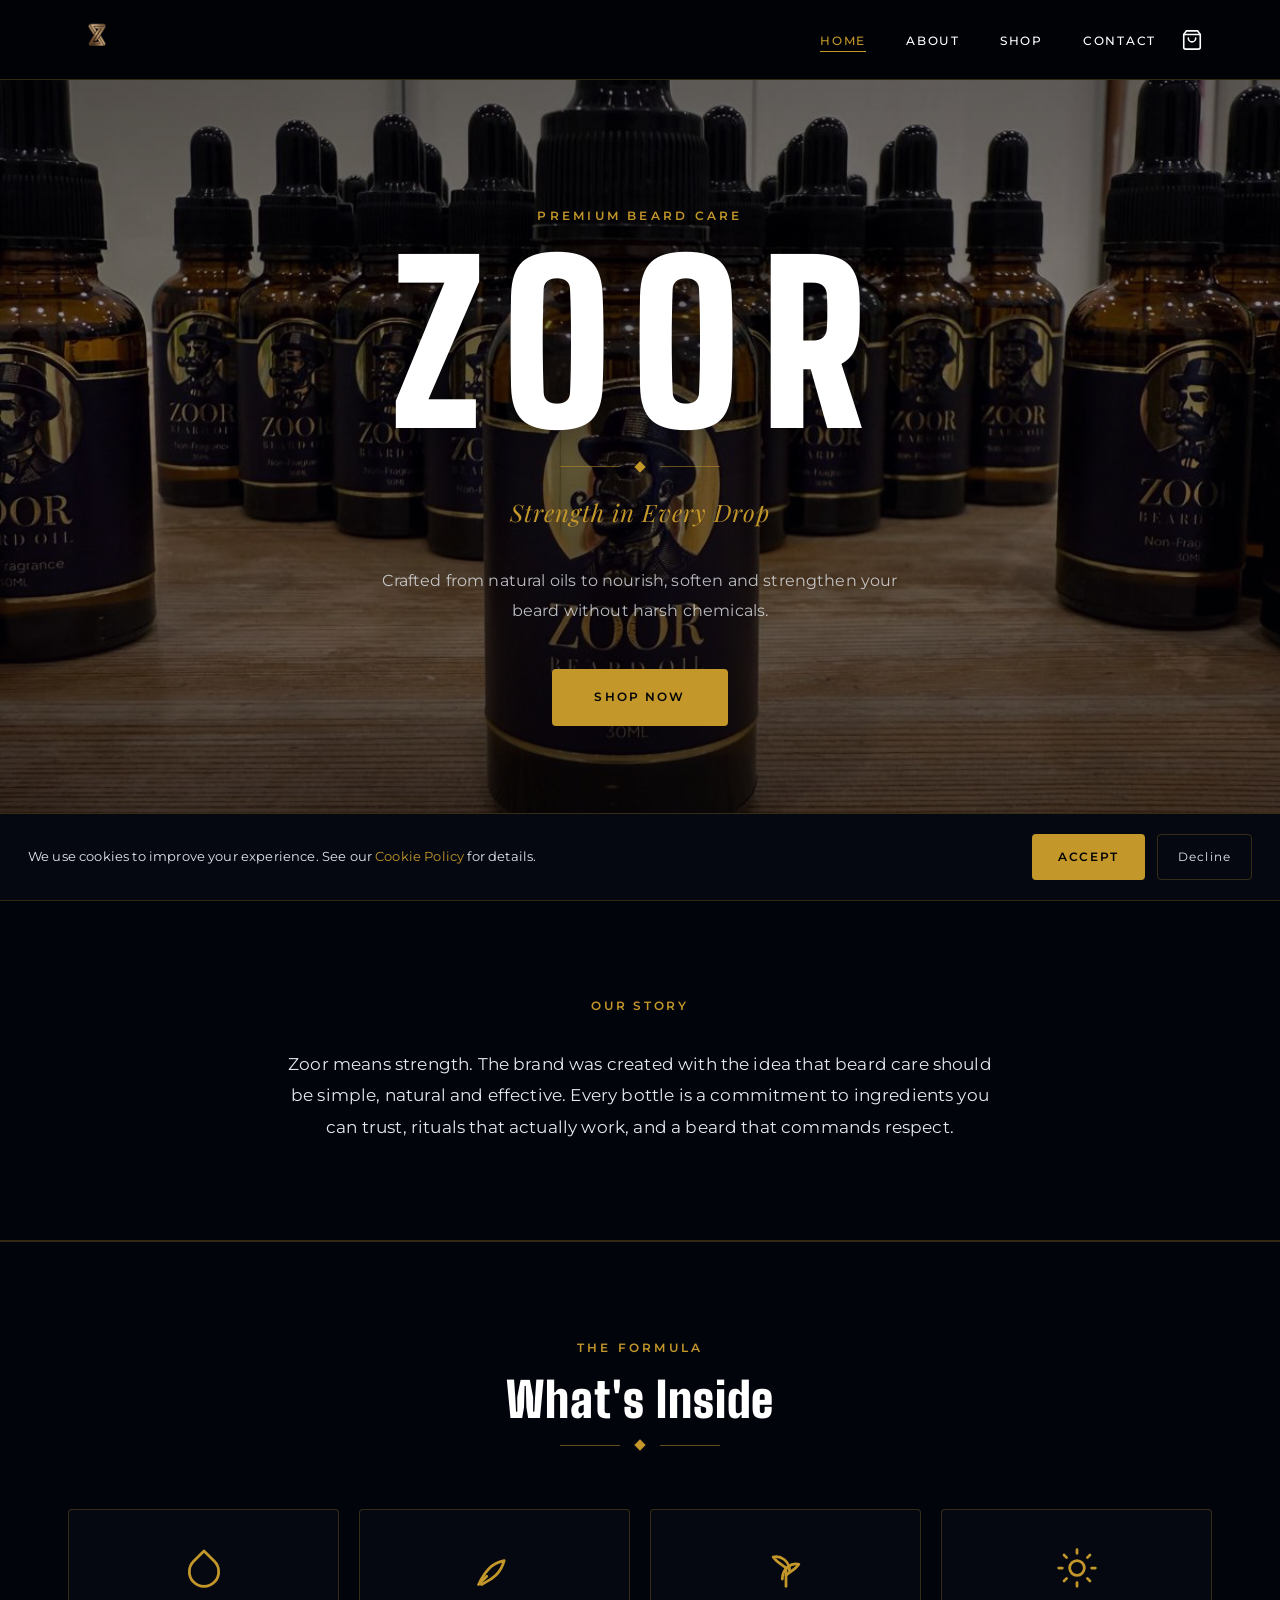
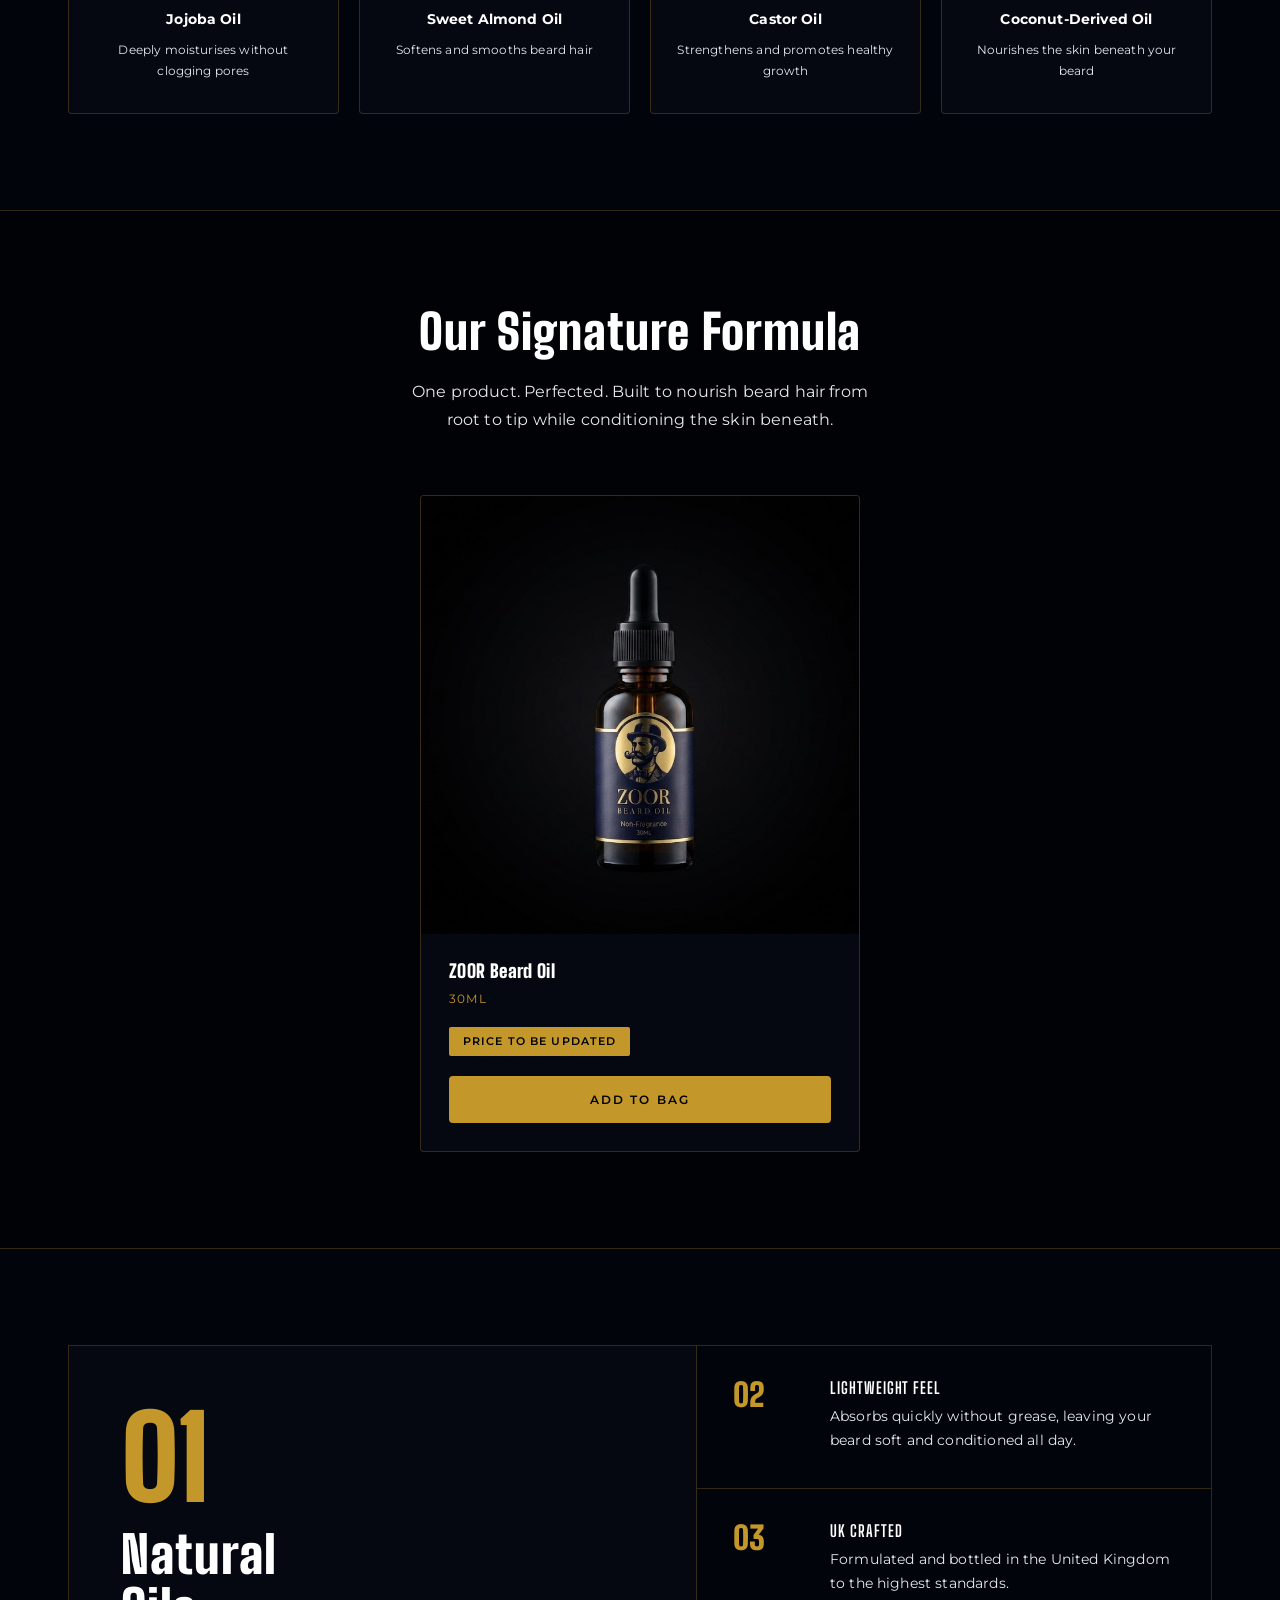
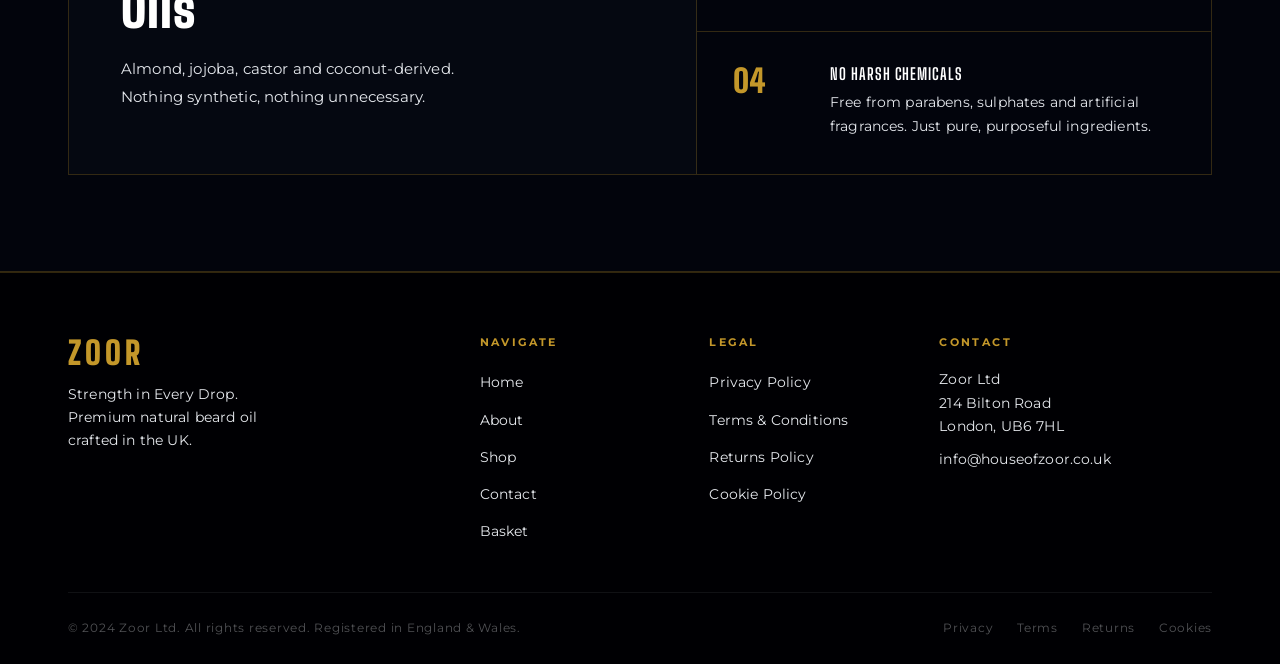
==== commit 89b7ddc0: "fix: serve logo as PNG to preserve transparency and remove background box Co-Authored-By: Claude Son" ====
--- a/index.html
+++ b/index.html
@@ -1,4 +1,4 @@
-<!DOCTYPE html>
+﻿<!DOCTYPE html>
 <html lang="en">
 <head>
   <meta charset="UTF-8" />
@@ -9,28 +9,15 @@
   <link rel="preconnect" href="https://fonts.gstatic.com" crossorigin />
   <link href="https://fonts.googleapis.com/css2?family=Big+Shoulders+Display:wght@700;900&family=Montserrat:wght@400;500;600;700&family=Playfair+Display:ital,wght@0,400;0,700;1,400&display=swap" rel="stylesheet" />
   <link rel="stylesheet" href="css/styles.css" />
-  <script>
-    (function () {
-      try {
-        var c = JSON.parse(localStorage.getItem('zoor_cart') || '[]');
-        var n = c.reduce(function (s, i) { return s + (i.quantity || 1); }, 0);
-        if (n > 0) {
-          document.addEventListener('DOMContentLoaded', function () {
-            var b = document.getElementById('cartBadge');
-            if (b) { b.textContent = n; b.removeAttribute('hidden'); }
-          });
-        }
-      } catch (e) {}
-    }());
-  </script>
 </head>
 <body>
+  <script>window.__zoorCartN=(function(){try{var c=JSON.parse(localStorage.getItem('zoor_cart')||'[]');return c.reduce(function(s,i){return s+(i.quantity||1);},0);}catch(e){return 0;}})();</script>
   <a href="#main-content" class="skip-to-content">Skip to content</a>
 
   <!-- NAVBAR -->
   <nav class="navbar" id="navbar">
     <div class="nav-container">
-      <a href="index.html" class="nav-logo"><img src="logo%20zoor%20new.jpeg" alt="ZOOR" width="1024" height="712" /></a>
+      <a href="index.html" class="nav-logo"><img src="logo%20zoor%20new.png" alt="ZOOR" width="1024" height="712" /></a>
       <ul class="nav-menu" id="navMenu">
         <li><a href="index.html" class="nav-link">Home</a></li>
         <li><a href="about.html" class="nav-link">About</a></li>
@@ -40,7 +27,7 @@
       <div class="nav-actions">
         <a href="cart.html" class="nav-cart" aria-label="View basket">
           <svg xmlns="http://www.w3.org/2000/svg" viewBox="0 0 24 24" fill="none" stroke="currentColor" stroke-width="1.75" stroke-linecap="round" stroke-linejoin="round"><path d="M6 2L3 6v14a2 2 0 0 0 2 2h14a2 2 0 0 0 2-2V6l-3-4z"/><line x1="3" y1="6" x2="21" y2="6"/><path d="M16 10a4 4 0 0 1-8 0"/></svg>
-          <span class="cart-badge" id="cartBadge" hidden>0</span>
+          <span class="cart-badge" id="cartBadge" hidden>0</span><script>(function(){var n=window.__zoorCartN||0,b=document.getElementById('cartBadge');if(b){b.textContent=n;b.hidden=n===0;}})();</script>
         </a>
         <button class="nav-toggle" id="navToggle" aria-label="Toggle navigation" aria-expanded="false">
           <span></span><span></span><span></span>
--- a/css/styles.css
+++ b/css/styles.css
@@ -136,15 +136,13 @@
   right: 0;
   height: var(--nav-h);
   z-index: 1000;
-  background: var(--black-a92);
-  backdrop-filter: blur(12px);
-  -webkit-backdrop-filter: blur(12px);
+  background: var(--black);
   border-bottom: 1px solid var(--border);
-  transition: background 0.3s var(--ease), box-shadow 0.3s var(--ease);
+  transition: box-shadow 0.3s var(--ease);
 }
 
 .navbar.scrolled {
-  background: var(--black-a98);
+  background: var(--black);
   box-shadow: 0 4px 40px var(--black-a50);
 }
 
@@ -162,6 +160,7 @@
   display: flex;
   align-items: center;
   flex-shrink: 0;
+  background: transparent;
   transition: opacity 0.2s;
 }
 
@@ -172,6 +171,7 @@
   max-width: none;
   display: block;
   object-fit: contain;
+  background: transparent;
 }
 
 .nav-logo:hover { opacity: 0.85; }
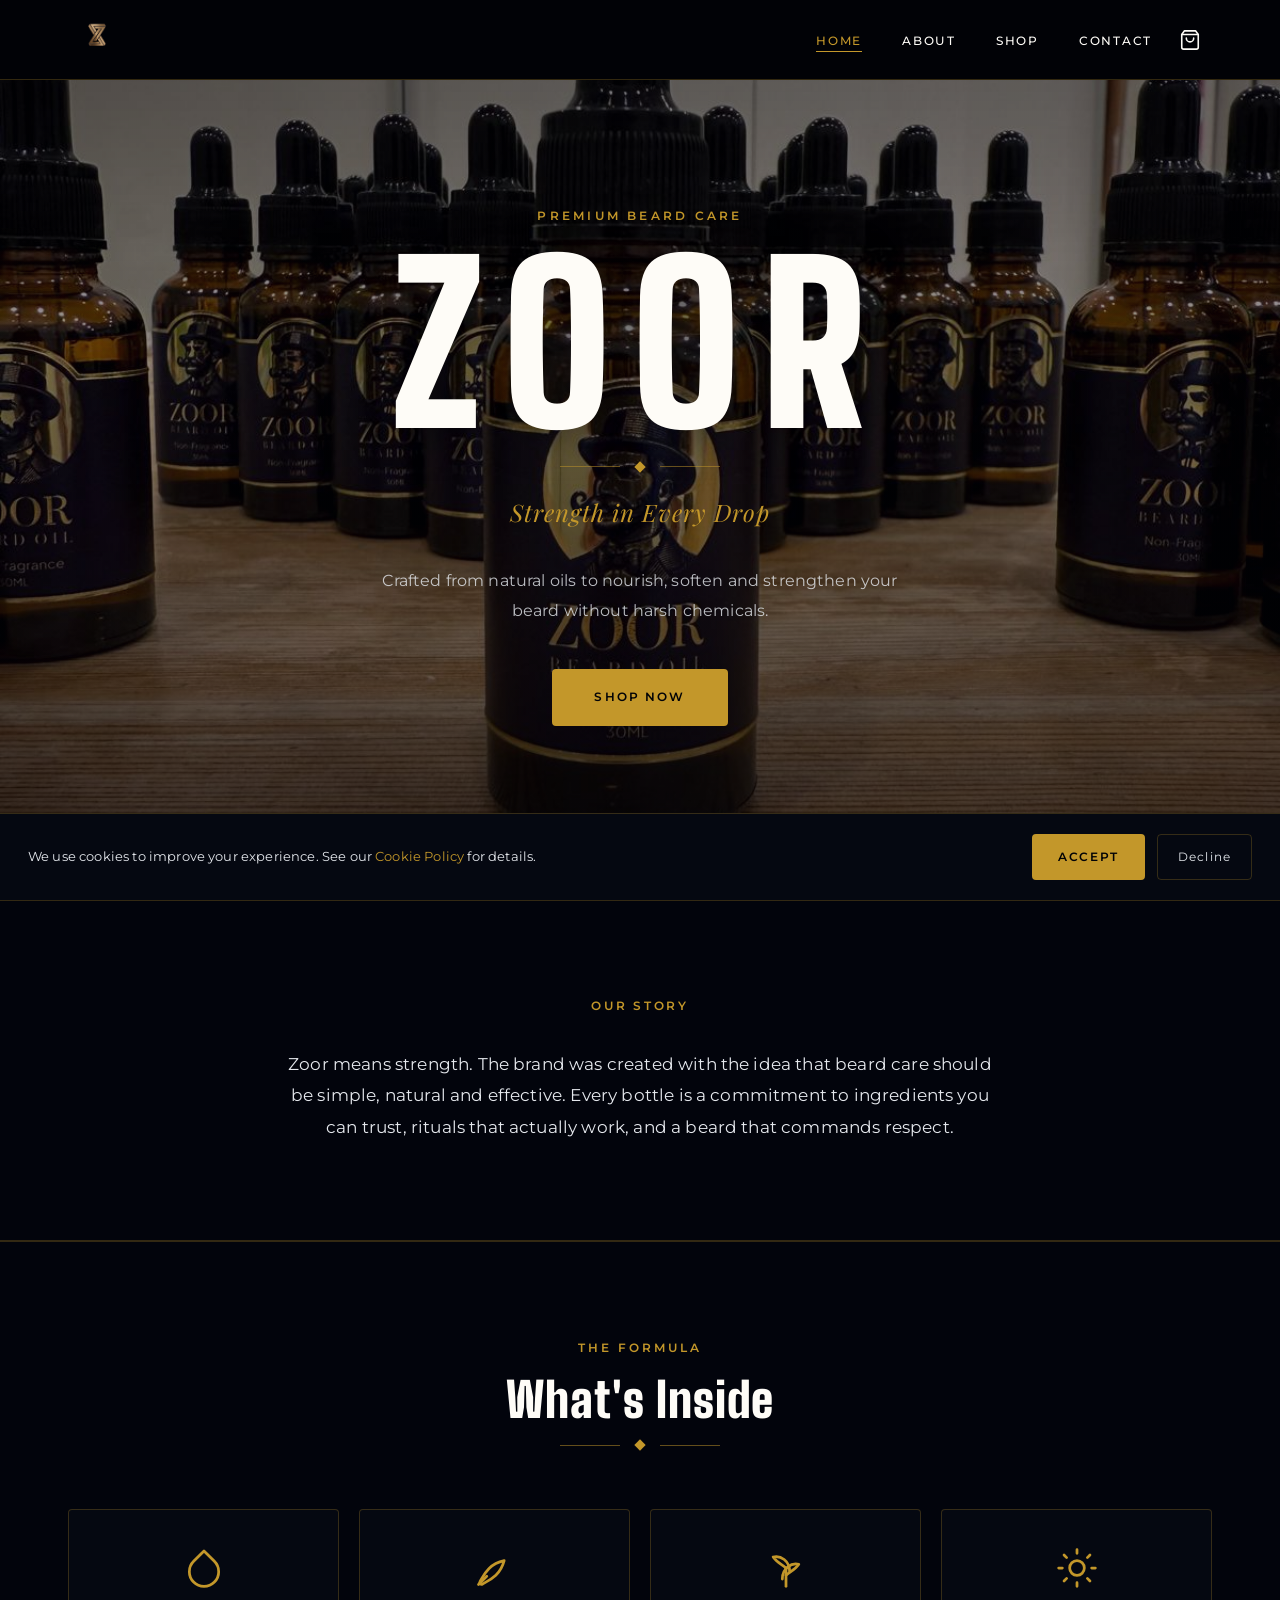
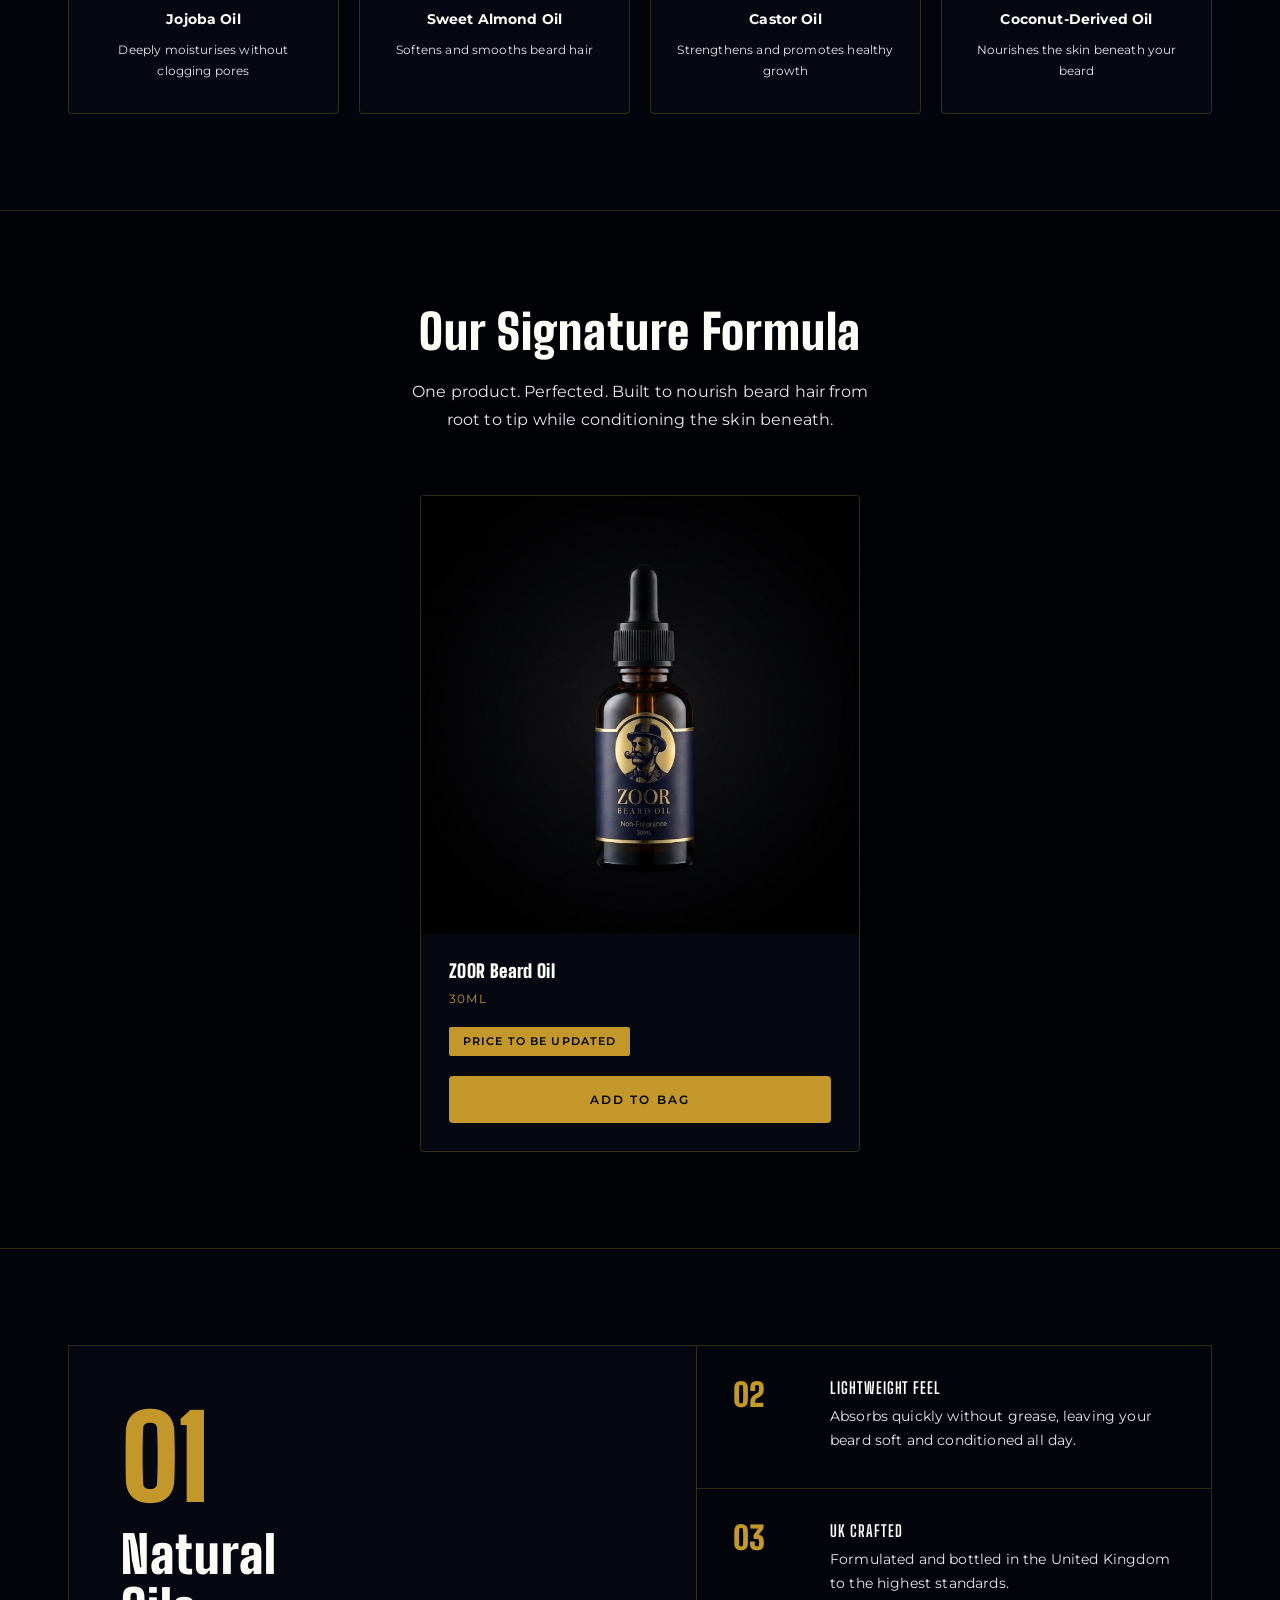
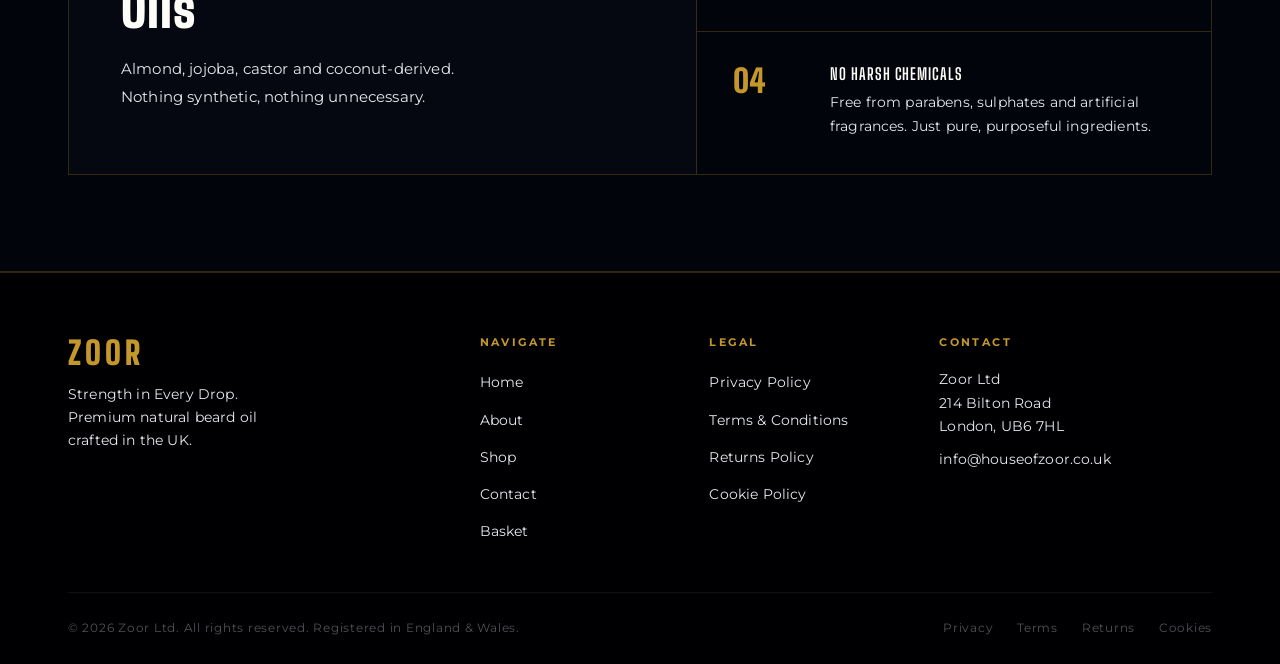
==== commit 5ec07f2f: "fix: full audit remediation — a11y, motion, tokens, touch targets - prefers-reduced-motion: scroll-b" ====
--- a/index.html
+++ b/index.html
@@ -15,7 +15,7 @@
   <a href="#main-content" class="skip-to-content">Skip to content</a>
 
   <!-- NAVBAR -->
-  <nav class="navbar" id="navbar">
+  <nav class="navbar" id="navbar" aria-label="Main navigation">
     <div class="nav-container">
       <a href="index.html" class="nav-logo"><img src="logo%20zoor%20new.png" alt="ZOOR" width="1024" height="712" /></a>
       <ul class="nav-menu" id="navMenu">
@@ -39,7 +39,7 @@
   <main id="main-content">
 
   <!-- HERO -->
-  <section class="hero" aria-label="Hero">
+  <section class="hero" aria-label="ZOOR Beard Oil, premium beard care">
     <div class="hero-bg" style="background-image: url('hero%20pic%20zoor.jpeg'); background-position: center center;"></div>
     <div class="hero-overlay"></div>
     <div class="hero-content">
@@ -70,7 +70,7 @@
   <section class="ingredients-section section">
     <div class="container">
       <div class="section-header fade-up">
-        <p style="font-size: 0.72rem; letter-spacing: 0.28em; text-transform: uppercase; color: var(--gold); font-weight: 600; margin-bottom: 16px;">The Formula</p>
+        <p class="eyebrow" style="margin-bottom: 16px;">The Formula</p>
         <h2>What's Inside</h2>
         <div class="divider" style="margin: 16px auto 0;">
           <span class="divider-line"></span>
@@ -149,6 +149,7 @@
   <!-- WHY ZOOR -->
   <section class="why-zoor section">
     <div class="container">
+      <h2 class="sr-only">Why ZOOR</h2>
       <div class="why-zoor-grid">
         <div class="why-zoor-feature fade-up">
           <span class="why-num" aria-hidden="true">01</span>
@@ -220,7 +221,7 @@
         </div>
       </div>
       <div class="footer-bottom">
-        <p>&copy; 2024 Zoor Ltd. All rights reserved. Registered in England &amp; Wales.</p>
+        <p>&copy; 2026 Zoor Ltd. All rights reserved. Registered in England &amp; Wales.</p>
         <div class="footer-legal-links">
           <a href="privacy-policy.html">Privacy</a>
           <a href="terms-conditions.html">Terms</a>
--- a/css/styles.css
+++ b/css/styles.css
@@ -15,8 +15,9 @@
   --gold:        oklch(70% 0.13 85);
   --gold-light:  oklch(73% 0.14 84);
   --gold-dim:    oklch(70% 0.13 85 / 0.15);
-  --cream:       oklch(100% 0 0);
-  --cream-muted: oklch(93% 0.008 265);
+  --cream:            oklch(99% 0.006 85);
+  --cream-muted:      oklch(93% 0.008 265);
+  --muted-disabled:   oklch(60% 0.03 265);
   --cream-dim:   oklch(93% 0.008 265 / 0.10);
   --border:      oklch(70% 0.13 85 / 0.25);
   --font-display:'Big Shoulders Display', Impact, sans-serif;
@@ -54,7 +55,8 @@
   --error:       oklch(60% 0.15 28);
 }
 
-html { scroll-behavior: smooth; font-size: 16px; }
+html { font-size: 16px; }
+@media (prefers-reduced-motion: no-preference) { html { scroll-behavior: smooth; } }
 
 body {
   background-color: var(--black);
@@ -246,8 +248,8 @@
   display: flex;
   align-items: center;
   justify-content: center;
-  width: 40px;
-  height: 40px;
+  width: 44px;
+  height: 44px;
   color: var(--cream);
   transition: color 0.2s;
 }
@@ -520,6 +522,17 @@
   outline: none;
 }
 
+/* ── EYEBROW ──────────────────────────────────────────────── */
+.eyebrow {
+  font-size: 0.72rem;
+  letter-spacing: 0.26em;
+  text-transform: uppercase;
+  color: var(--gold);
+  font-weight: 600;
+  font-family: var(--font-sans);
+  display: block;
+}
+
 /* ── BREADCRUMB ───────────────────────────────────────────── */
 .breadcrumb-link {
   color: var(--cream-muted);
@@ -845,8 +858,8 @@
   line-height: 1;
 }
 
-.qty-btn:hover:not(:disabled) { background: oklch(100% 0 0 / 0.07); color: var(--gold-light); }
-.qty-btn:disabled { color: oklch(60% 0.03 265); cursor: default; }
+.qty-btn:hover:not(:disabled) { background: var(--cream-a07); color: var(--gold-light); }
+.qty-btn:disabled { color: var(--muted-disabled); cursor: default; }
 
 .qty-val {
   font-family: var(--font-sans);
@@ -2011,4 +2024,20 @@
     transition-duration: 0.01ms !important;
     transition-delay: 0s !important;
   }
-}
+
+  /* Show scroll-animated content immediately */
+  .fade-up {
+    opacity: 1;
+    transform: none;
+  }
+
+  /* Freeze Ken Burns */
+  .hero-bg,
+  .hero.loaded .hero-bg {
+    transform: none;
+  }
+
+  /* Snap form-success states */
+  .form-success { opacity: 1; }
+  .form-success-icon { transform: scale(1); }
+}
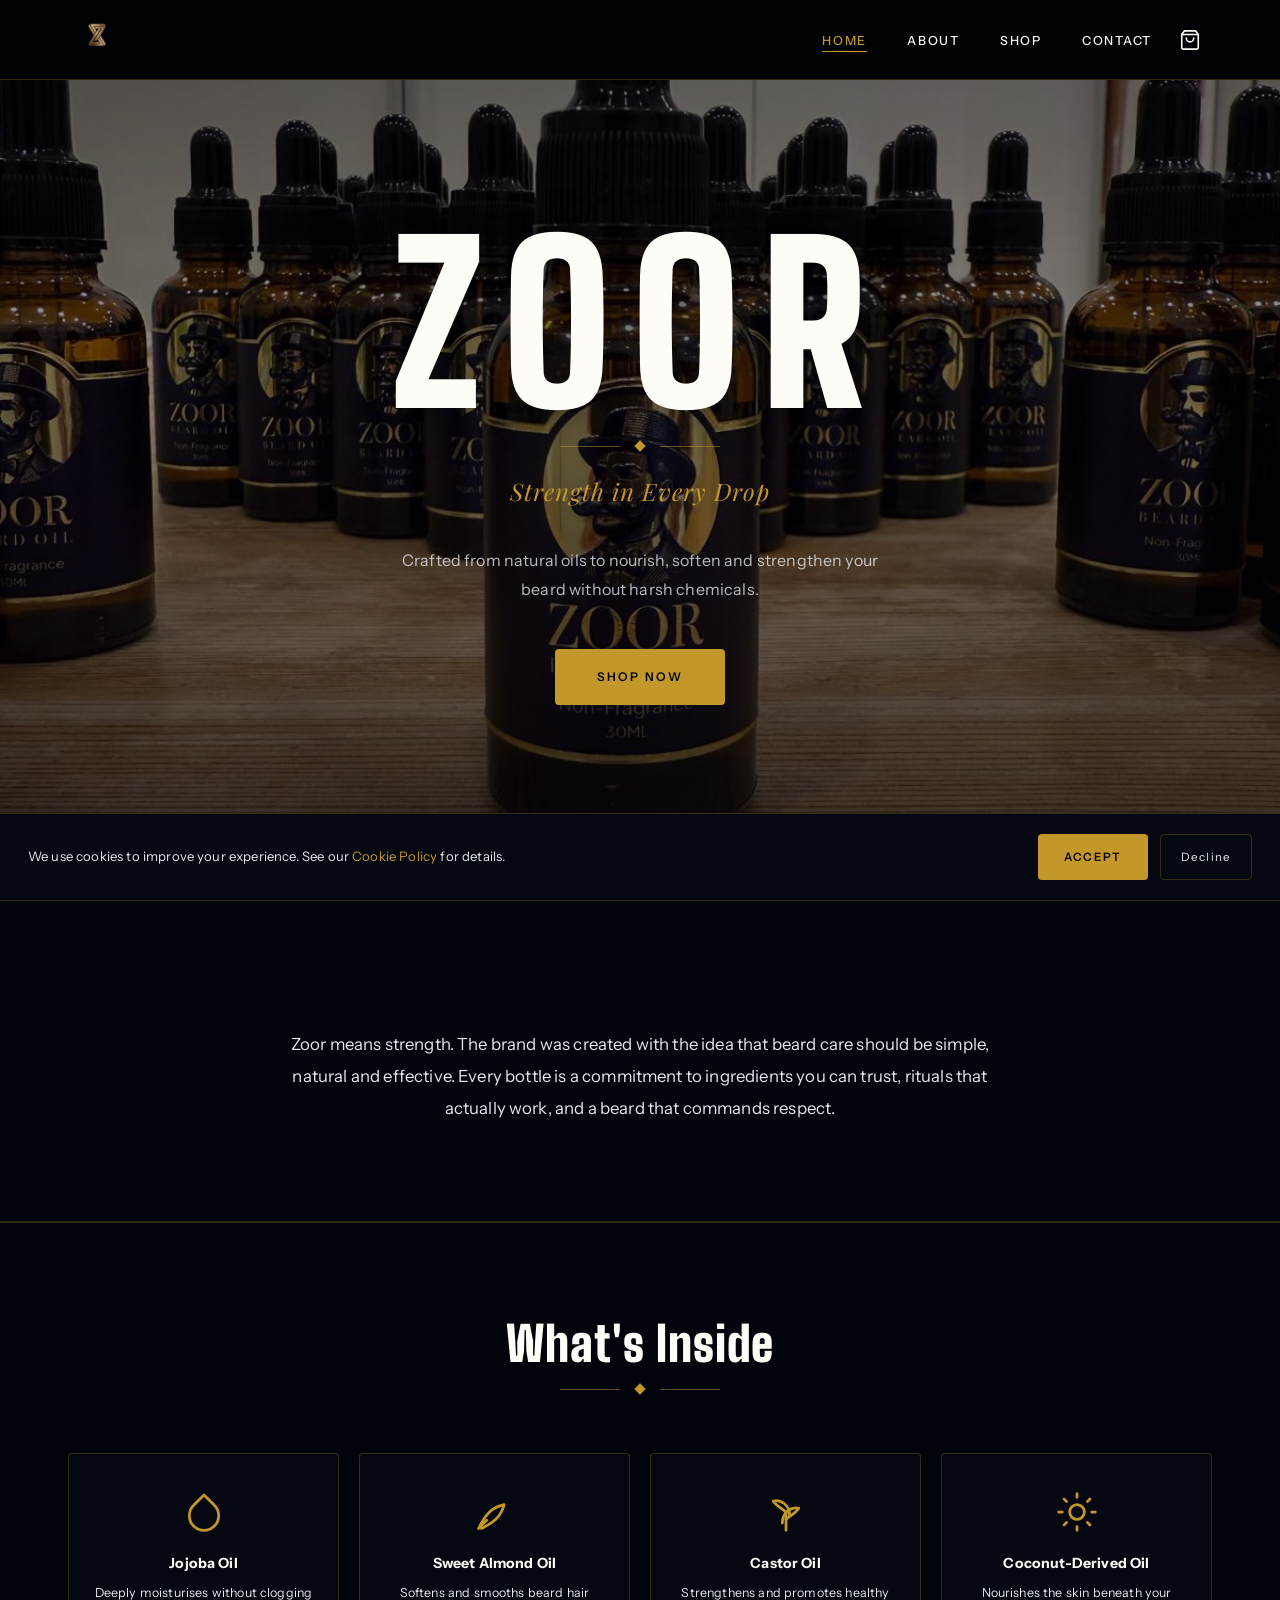
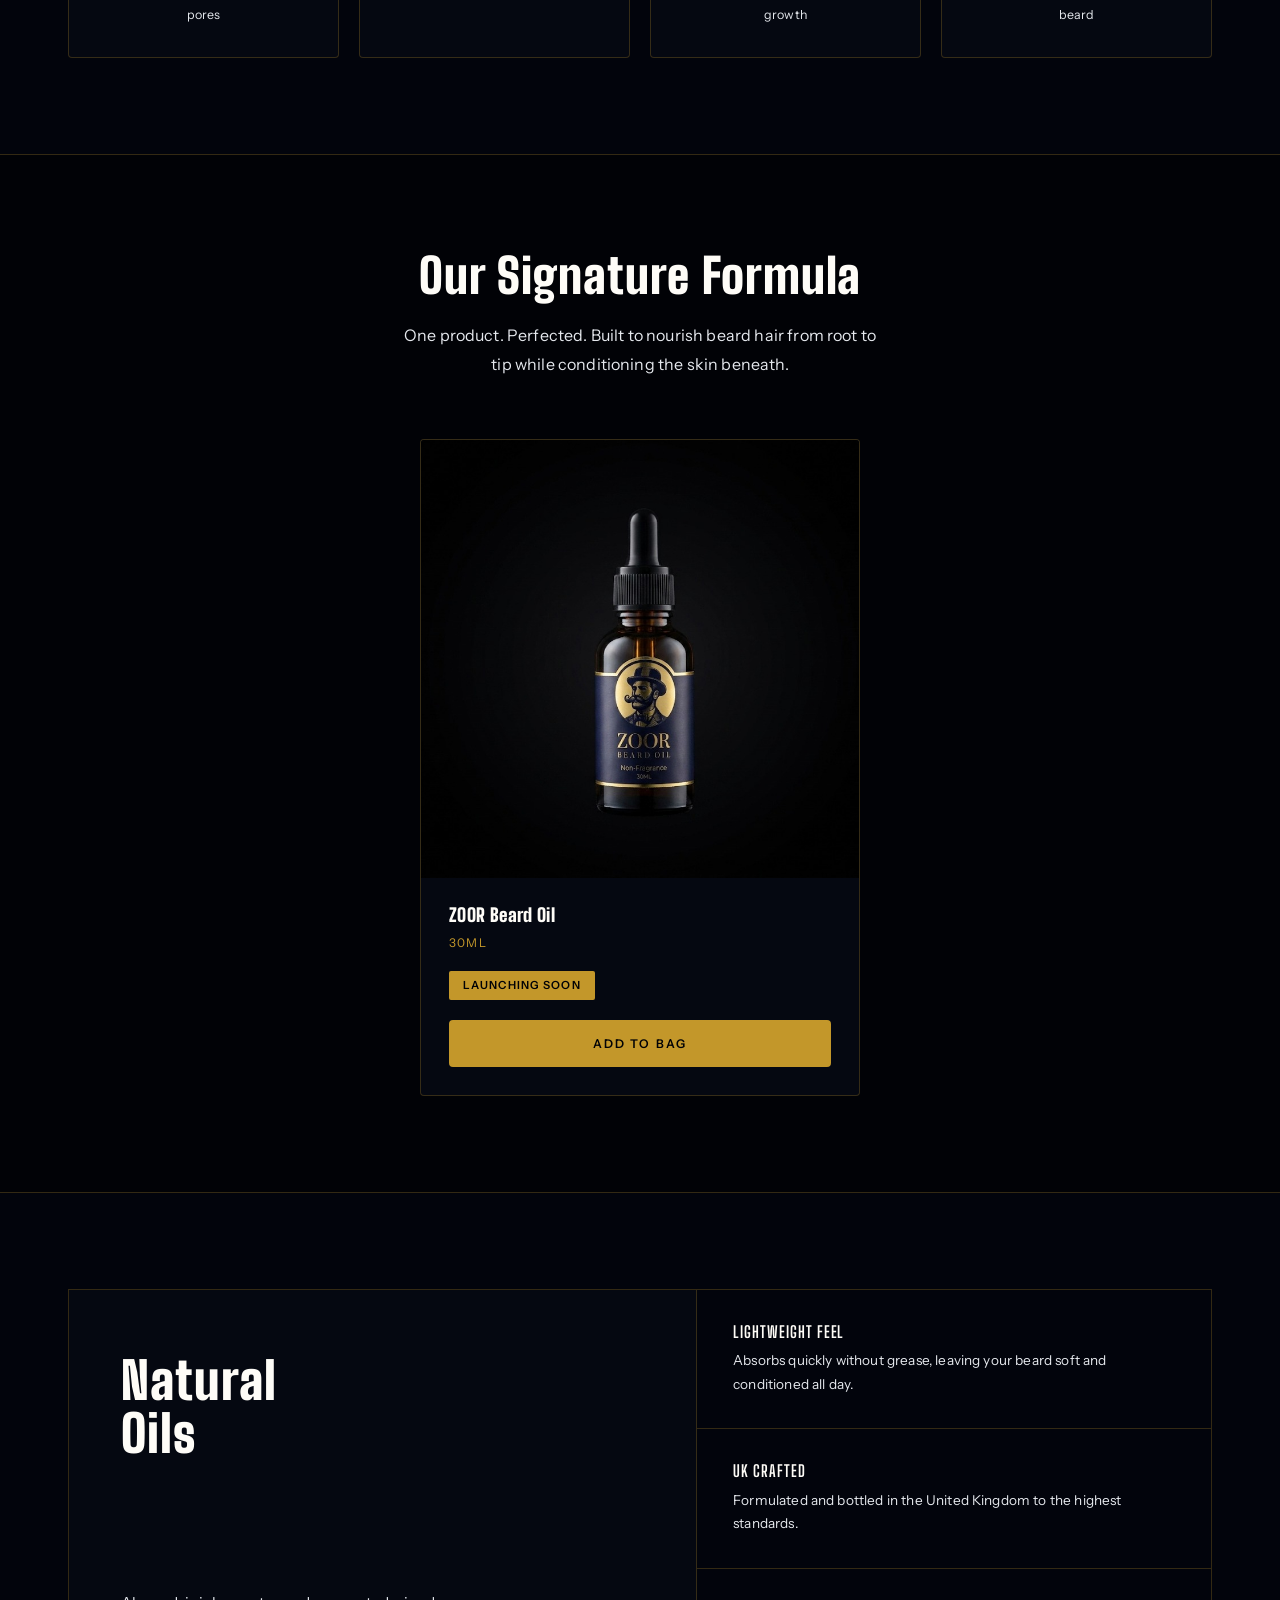
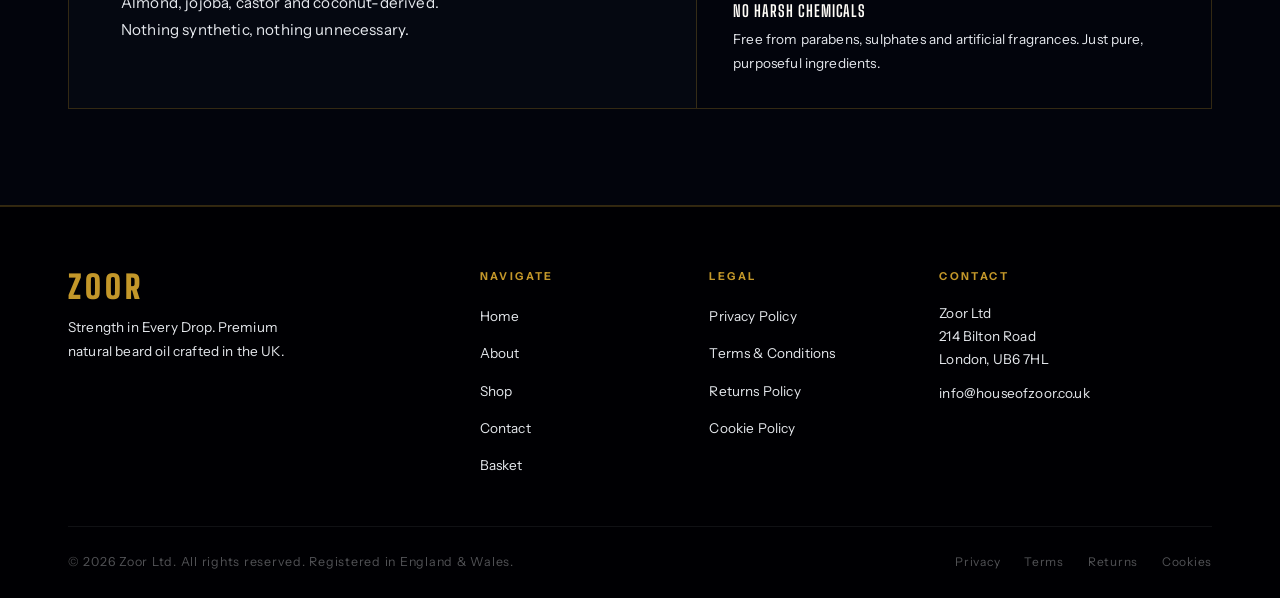
==== commit 784b829d: "feat: critique fixes — strip AI tells, scroll-triggered CTA, body font, toast - Remove eyebrow chip " ====
--- a/index.html
+++ b/index.html
@@ -7,7 +7,7 @@
   <meta name="description" content="Crafted from natural oils to nourish, soften and strengthen your beard without harsh chemicals. ZOOR – Strength in Every Drop." />
   <link rel="preconnect" href="https://fonts.googleapis.com" />
   <link rel="preconnect" href="https://fonts.gstatic.com" crossorigin />
-  <link href="https://fonts.googleapis.com/css2?family=Big+Shoulders+Display:wght@700;900&family=Montserrat:wght@400;500;600;700&family=Playfair+Display:ital,wght@0,400;0,700;1,400&display=swap" rel="stylesheet" />
+  <link href="https://fonts.googleapis.com/css2?family=Big+Shoulders+Display:wght@700;900&family=Instrument+Sans:wght@400;500;600;700&family=Playfair+Display:ital,wght@0,400;0,700;1,400&display=swap" rel="stylesheet" />
   <link rel="stylesheet" href="css/styles.css" />
 </head>
 <body>
@@ -43,7 +43,6 @@
     <div class="hero-bg" style="background-image: url('hero%20pic%20zoor.jpeg'); background-position: center center;"></div>
     <div class="hero-overlay"></div>
     <div class="hero-content">
-      <p class="hero-eyebrow">Premium Beard Care</p>
       <h1 class="hero-title">ZOOR</h1>
       <div class="divider">
         <span class="divider-line"></span>
@@ -60,7 +59,6 @@
   <section class="brand-intro section">
     <div class="container">
       <div class="brand-intro-inner fade-up">
-        <span class="eyebrow">Our Story</span>
         <p class="brand-statement">Zoor means strength. The brand was created with the idea that beard care should be simple, natural and effective. Every bottle is a commitment to ingredients you can trust, rituals that actually work, and a beard that commands respect.</p>
       </div>
     </div>
@@ -70,7 +68,6 @@
   <section class="ingredients-section section">
     <div class="container">
       <div class="section-header fade-up">
-        <p class="eyebrow" style="margin-bottom: 16px;">The Formula</p>
         <h2>What's Inside</h2>
         <div class="divider" style="margin: 16px auto 0;">
           <span class="divider-line"></span>
@@ -138,7 +135,7 @@
           <div class="product-card-body">
             <h3>ZOOR Beard Oil</h3>
             <span class="product-size">30ml</span>
-            <div class="price-placeholder">Price to be updated</div>
+            <div class="price-placeholder">Launching Soon</div>
             <button type="button" class="btn btn-primary js-add-bag" data-product-id="zoor-beard-oil" data-product-name="ZOOR Beard Oil" data-product-volume="30ml" data-product-image="product%20zoor.jpeg" style="display:block; text-align:center; width:100%;">Add to Bag</button>
           </div>
         </div>
@@ -152,27 +149,23 @@
       <h2 class="sr-only">Why ZOOR</h2>
       <div class="why-zoor-grid">
         <div class="why-zoor-feature fade-up">
-          <span class="why-num" aria-hidden="true">01</span>
           <h3>Natural<br>Oils</h3>
           <p>Almond, jojoba, castor and coconut-derived. Nothing synthetic, nothing unnecessary.</p>
         </div>
         <div class="why-zoor-secondary">
           <div class="why-zoor-item fade-up">
-            <span class="why-num" aria-hidden="true">02</span>
             <div class="why-item-body">
               <h4>Lightweight Feel</h4>
               <p>Absorbs quickly without grease, leaving your beard soft and conditioned all day.</p>
             </div>
           </div>
           <div class="why-zoor-item fade-up">
-            <span class="why-num" aria-hidden="true">03</span>
             <div class="why-item-body">
               <h4>UK Crafted</h4>
               <p>Formulated and bottled in the United Kingdom to the highest standards.</p>
             </div>
           </div>
           <div class="why-zoor-item fade-up">
-            <span class="why-num" aria-hidden="true">04</span>
             <div class="why-item-body">
               <h4>No Harsh Chemicals</h4>
               <p>Free from parabens, sulphates and artificial fragrances. Just pure, purposeful ingredients.</p>
@@ -244,7 +237,10 @@
   <!-- TOAST -->
   <div class="toast" id="toast" role="status" aria-live="polite">
     <span class="toast-dot"></span>
-    <p>Added to your bag</p>
+    <div class="toast-body">
+      <p>Added to your bag</p>
+      <a href="cart.html" class="toast-link">View Basket →</a>
+    </div>
   </div>
 
   <!-- FLOATING SHOP BUTTON -->
--- a/css/styles.css
+++ b/css/styles.css
@@ -1,7 +1,7 @@
 /* ============================================================
    ZOOR – PREMIUM BEARD OIL
-   Colour: #0a0e1a (navy) | #C49A2B (gold) | #FFFFFF / #E8EAF0 (white)
-   Fonts : Big Shoulders Display (headings) | Montserrat (body)
+   Colour: oklch(8% 0.022 265) black | oklch(70% 0.13 85) gold | oklch(99% 0.006 85) cream
+   Fonts : Big Shoulders Display (headings) | Instrument Sans (body) | Playfair Display (serif accents)
    ============================================================ */
 
 /* ── RESET & ROOT ─────────────────────────────────────────── */
@@ -22,7 +22,7 @@
   --border:      oklch(70% 0.13 85 / 0.25);
   --font-display:'Big Shoulders Display', Impact, sans-serif;
   --font-serif:  'Playfair Display', Georgia, serif;
-  --font-sans:   'Montserrat', 'Helvetica Neue', sans-serif;
+  --font-sans:   'Instrument Sans', 'Helvetica Neue', sans-serif;
   --nav-h:       80px;
   --ease:        cubic-bezier(0.16, 1, 0.3, 1);
   --ease-fast:   cubic-bezier(0.25, 1, 0.5, 1);
@@ -52,7 +52,10 @@
   --gold-a35:    oklch(70% 0.13 85 / 0.35);
   --black-footer: oklch(5.5% 0.02 265);
   --success:      oklch(45% 0.12 148);
-  --error:       oklch(60% 0.15 28);
+  --error:        oklch(60% 0.15 28);
+  --muted-ui:     oklch(65% 0.005 265);
+  --cream-a04:    oklch(99% 0.006 85 / 0.04);
+  --cream-a09:    oklch(99% 0.006 85 / 0.09);
 }
 
 html { font-size: 16px; }
@@ -319,17 +322,6 @@
   max-width: 820px;
 }
 
-.hero-eyebrow {
-  font-size: 0.72rem;
-  letter-spacing: 0.28em;
-  text-transform: uppercase;
-  color: var(--gold);
-  font-weight: 600;
-  margin-bottom: 20px;
-  font-family: var(--font-sans);
-  animation: hero-enter 0.65s var(--ease) 0.1s both;
-}
-
 .hero-title {
   font-size: clamp(5.5rem, 17vw, 14rem);
   letter-spacing: 0.1em;
@@ -1088,7 +1080,7 @@
 
 .form-group input[aria-invalid="true"],
 .form-group textarea[aria-invalid="true"] {
-  border-color: var(--gold);
+  border-color: var(--error);
 }
 
 /* ── Contact form success state ───────────────────────────── */
@@ -1572,6 +1564,7 @@
 .toast.show {
   transform: translateY(0);
   opacity: 1;
+  pointer-events: auto;
 }
 
 .toast-dot {
@@ -1582,11 +1575,22 @@
   flex-shrink: 0;
 }
 
+.toast-body { display: flex; flex-direction: column; gap: 3px; }
+
 .toast p {
   font-size: 0.82rem;
   color: var(--cream);
   font-weight: 500;
 }
+
+.toast-link {
+  font-size: 0.72rem;
+  color: var(--gold);
+  font-weight: 600;
+  letter-spacing: 0.06em;
+  transition: opacity 0.15s;
+}
+.toast-link:hover { opacity: 0.75; }
 
 /* ── KEYFRAMES ────────────────────────────────────────────── */
 @keyframes hero-enter {
@@ -1805,7 +1809,16 @@
     box-shadow: 0 4px 20px var(--gold-a35), 0 2px 8px var(--black-a35);
     z-index: 800;
     white-space: nowrap;
-    transition: transform 0.2s var(--ease), box-shadow 0.2s var(--ease);
+    opacity: 0;
+    pointer-events: none;
+    transform: translateY(8px);
+    transition: opacity 0.3s var(--ease), transform 0.3s var(--ease), box-shadow 0.2s var(--ease);
+  }
+
+  .floating-shop-btn.hero-gone {
+    opacity: 1;
+    pointer-events: auto;
+    transform: translateY(0);
   }
 
   .floating-shop-btn:active {
@@ -1924,7 +1937,7 @@
   font-weight: 600;
   letter-spacing: 0.09em;
   text-transform: uppercase;
-  color: oklch(65% 0.005 265);
+  color: var(--muted-ui);
 }
 
 .trust-divider {
@@ -1935,15 +1948,15 @@
 }
 
 .trust-card {
-  background: oklch(100% 0 0 / 0.04);
-  border: 1px solid oklch(100% 0 0 / 0.09);
+  background: var(--cream-a04);
+  border: 1px solid var(--cream-a09);
   border-radius: 3px;
   padding: 3px 8px;
   font-size: 0.6rem;
   font-weight: 800;
   letter-spacing: 0.06em;
   font-family: var(--font-sans);
-  color: oklch(65% 0.005 265);
+  color: var(--muted-ui);
   display: inline-flex;
   align-items: center;
   height: 22px;
